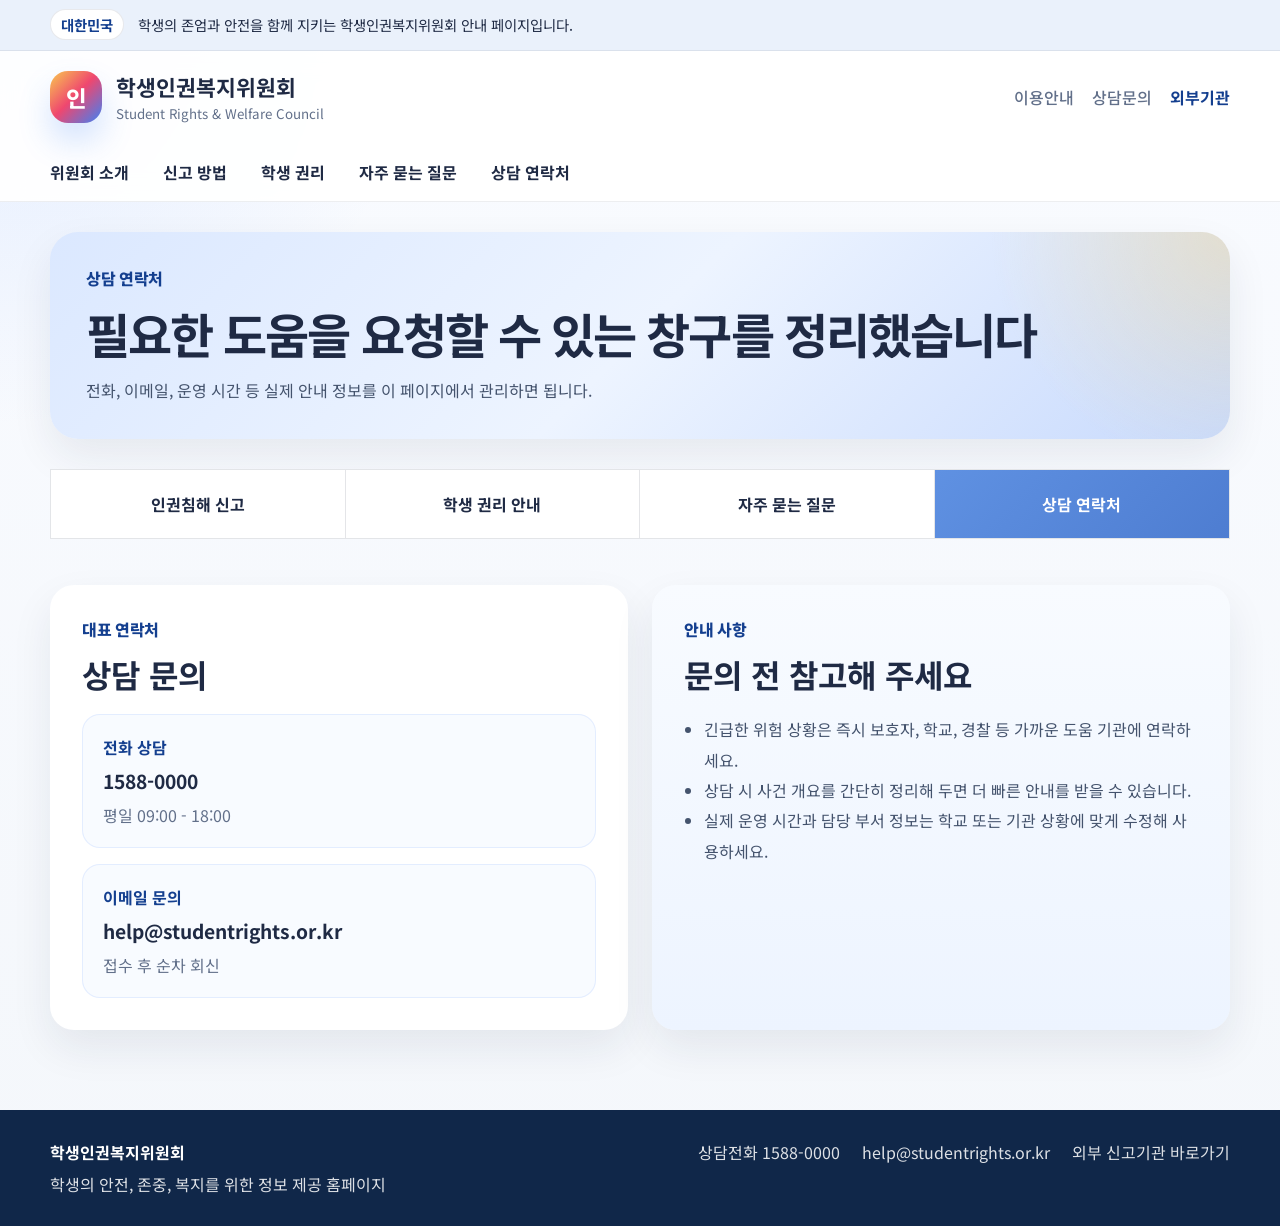
==== contact.html @ 564bf6ee "Add files via upload" ====
<!DOCTYPE html>
<html lang="ko">
  <head>
    <meta charset="UTF-8" />
    <meta name="viewport" content="width=device-width, initial-scale=1.0" />
    <title>상담 연락처 | 학생인권복지위원회</title>
    <meta name="description" content="학생인권 관련 상담 연락처와 문의 방법 안내" />
    <link rel="preconnect" href="https://fonts.googleapis.com" />
    <link rel="preconnect" href="https://fonts.gstatic.com" crossorigin />
    <link
      href="https://fonts.googleapis.com/css2?family=Noto+Sans+KR:wght@400;500;700;800&display=swap"
      rel="stylesheet"
    />
    <link rel="stylesheet" href="styles.css" />
  </head>
  <body data-page="contact">
    <div class="gov-banner">
      <div class="container gov-banner__inner">
        <span class="gov-banner__badge">대한민국</span>
        <p>학생의 존엄과 안전을 함께 지키는 학생인권복지위원회 안내 페이지입니다.</p>
      </div>
    </div>

    <header class="site-header">
      <div class="container header-top">
        <a class="brand" href="index.html" aria-label="학생인권복지위원회 홈">
          <span class="brand__mark">인</span>
          <span class="brand__text">
            <strong>학생인권복지위원회</strong>
            <small>Student Rights & Welfare Council</small>
          </span>
        </a>
        <div class="header-actions">
          <a class="header-link" href="rights.html">이용안내</a>
          <a class="header-link" href="contact.html">상담문의</a>
          <a class="header-link header-link--strong" href="https://www.humanrights.go.kr/" target="_blank" rel="noreferrer">외부기관</a>
          <button class="menu-toggle" type="button" aria-expanded="false" aria-controls="site-nav">
            <span></span>
            <span></span>
            <span></span>
            <span class="sr-only">메뉴 열기</span>
          </button>
        </div>
      </div>
      <div class="container nav-wrap">
        <nav id="site-nav" class="site-nav" aria-label="주요 메뉴">
          <a href="index.html">위원회 소개</a>
          <a href="report.html">신고 방법</a>
          <a href="rights.html">학생 권리</a>
          <a href="faq.html">자주 묻는 질문</a>
          <a href="contact.html">상담 연락처</a>
        </nav>
      </div>
    </header>

    <main class="subpage-main">
      <section class="subpage-hero">
        <div class="container subpage-hero__inner">
          <p class="section-kicker">상담 연락처</p>
          <h1>필요한 도움을 요청할 수 있는 창구를 정리했습니다</h1>
          <p>전화, 이메일, 운영 시간 등 실제 안내 정보를 이 페이지에서 관리하면 됩니다.</p>
        </div>
      </section>

      <section class="tabs-section">
        <div class="container tabs-section__inner">
          <a class="mini-tab" data-page-link="report" href="report.html">인권침해 신고</a>
          <a class="mini-tab" data-page-link="rights" href="rights.html">학생 권리 안내</a>
          <a class="mini-tab" data-page-link="faq" href="faq.html">자주 묻는 질문</a>
          <a class="mini-tab" data-page-link="contact" href="contact.html">상담 연락처</a>
        </div>
      </section>

      <section class="info-section">
        <div class="container contact-grid">
          <article class="info-panel">
            <p class="section-kicker">대표 연락처</p>
            <h2>상담 문의</h2>
            <div class="contact-card-list">
              <div class="contact-card">
                <strong>전화 상담</strong>
                <p>1588-0000</p>
                <span>평일 09:00 - 18:00</span>
              </div>
              <div class="contact-card">
                <strong>이메일 문의</strong>
                <p>help@studentrights.or.kr</p>
                <span>접수 후 순차 회신</span>
              </div>
            </div>
          </article>

          <article class="info-panel info-panel--soft">
            <p class="section-kicker">안내 사항</p>
            <h2>문의 전 참고해 주세요</h2>
            <ul class="plain-list">
              <li>긴급한 위험 상황은 즉시 보호자, 학교, 경찰 등 가까운 도움 기관에 연락하세요.</li>
              <li>상담 시 사건 개요를 간단히 정리해 두면 더 빠른 안내를 받을 수 있습니다.</li>
              <li>실제 운영 시간과 담당 부서 정보는 학교 또는 기관 상황에 맞게 수정해 사용하세요.</li>
            </ul>
          </article>
        </div>
      </section>
    </main>

    <footer class="site-footer">
      <div class="container footer-layout">
        <div>
          <strong>학생인권복지위원회</strong>
          <p>학생의 안전, 존중, 복지를 위한 정보 제공 홈페이지</p>
        </div>
        <div class="footer-links">
          <a href="tel:1588-0000">상담전화 1588-0000</a>
          <a href="mailto:help@studentrights.or.kr">help@studentrights.or.kr</a>
          <a href="https://www.humanrights.go.kr/" target="_blank" rel="noreferrer">외부 신고기관 바로가기</a>
        </div>
      </div>
    </footer>

    <script src="script.js"></script>
  </body>
</html>
---- styles.css ----
:root {
  --bg: #f4f7fb;
  --surface: #ffffff;
  --surface-soft: #eef4ff;
  --text: #1f2a44;
  --muted: #62708a;
  --line: rgba(31, 42, 68, 0.12);
  --primary: #1967d2;
  --primary-deep: #143f8f;
  --accent: #4f86ff;
  --cyan: linear-gradient(135deg, #1294e5, #27b0f3);
  --navy: linear-gradient(135deg, #1e4398, #294ea8);
  --violet: linear-gradient(135deg, #4f86de, #6e68e6);
  --shadow: 0 24px 60px rgba(42, 74, 126, 0.14);
  --radius: 24px;
}

* {
  box-sizing: border-box;
}

html {
  scroll-behavior: smooth;
}

body {
  margin: 0;
  font-family: "Noto Sans KR", sans-serif;
  color: var(--text);
  background:
    radial-gradient(circle at top left, rgba(125, 170, 255, 0.18), transparent 24%),
    linear-gradient(180deg, #f9fbff 0%, var(--bg) 100%);
}

a {
  color: inherit;
  text-decoration: none;
}

button,
input {
  font: inherit;
}

.container {
  width: min(1180px, calc(100% - 32px));
  margin: 0 auto;
}

.sr-only {
  position: absolute;
  width: 1px;
  height: 1px;
  padding: 0;
  margin: -1px;
  overflow: hidden;
  clip: rect(0, 0, 0, 0);
  white-space: nowrap;
  border: 0;
}

.gov-banner {
  background: #eaf1fb;
  border-bottom: 1px solid rgba(31, 42, 68, 0.08);
  font-size: 0.9rem;
}

.gov-banner__inner {
  display: flex;
  gap: 14px;
  align-items: center;
  min-height: 42px;
}

.gov-banner__badge {
  display: inline-flex;
  align-items: center;
  justify-content: center;
  padding: 4px 10px;
  border-radius: 999px;
  background: #fff;
  border: 1px solid rgba(31, 42, 68, 0.1);
  font-weight: 700;
  color: var(--primary-deep);
}

.site-header {
  position: sticky;
  top: 0;
  z-index: 20;
  background: rgba(255, 255, 255, 0.92);
  backdrop-filter: blur(12px);
  border-bottom: 1px solid rgba(31, 42, 68, 0.08);
}

.header-top,
.nav-wrap {
  display: flex;
  align-items: center;
}

.header-top {
  justify-content: space-between;
  min-height: 92px;
  gap: 20px;
}

.brand {
  display: flex;
  align-items: center;
  gap: 14px;
}

.brand__mark {
  width: 52px;
  height: 52px;
  border-radius: 18px;
  display: grid;
  place-items: center;
  background: linear-gradient(135deg, #f9c94f, #ef476f 48%, #3b82f6);
  color: #fff;
  font-size: 1.4rem;
  font-weight: 800;
  box-shadow: 0 18px 32px rgba(59, 130, 246, 0.22);
}

.brand__text {
  display: flex;
  flex-direction: column;
  gap: 2px;
}

.brand__text strong {
  font-size: 1.35rem;
}

.brand__text small {
  color: var(--muted);
}

.header-actions {
  display: flex;
  align-items: center;
  gap: 18px;
}

.header-link {
  color: var(--muted);
  font-weight: 500;
}

.header-link--strong {
  color: var(--primary-deep);
  font-weight: 700;
}

.menu-toggle {
  display: none;
  width: 48px;
  height: 48px;
  border: 1px solid var(--line);
  border-radius: 14px;
  background: #fff;
  cursor: pointer;
}

.menu-toggle span {
  display: block;
  width: 20px;
  height: 2px;
  margin: 4px auto;
  background: var(--text);
}

.nav-wrap {
  min-height: 58px;
}

.site-nav {
  display: flex;
  gap: 34px;
  align-items: center;
  font-weight: 700;
}

.site-nav a {
  position: relative;
  padding: 14px 0;
}

.site-nav a::after {
  content: "";
  position: absolute;
  left: 0;
  bottom: 6px;
  width: 100%;
  height: 3px;
  border-radius: 999px;
  background: var(--accent);
  transform: scaleX(0);
  transform-origin: left;
  transition: transform 0.2s ease;
}

.site-nav a:hover::after,
.site-nav a:focus-visible::after {
  transform: scaleX(1);
}

.hero {
  padding: 38px 0 24px;
}

.hero__layout {
  display: grid;
  grid-template-columns: 1.4fr 0.9fr;
  gap: 28px;
  align-items: stretch;
}

.hero__content,
.hero-card {
  border-radius: calc(var(--radius) + 6px);
  overflow: hidden;
}

.hero__content {
  position: relative;
  padding: 64px 56px;
  min-height: 480px;
  background:
    linear-gradient(90deg, rgba(255, 255, 255, 0.92) 0%, rgba(255, 255, 255, 0.82) 45%, rgba(255, 255, 255, 0.28) 100%),
    radial-gradient(circle at 20% 30%, rgba(255, 255, 255, 0.7), transparent 24%),
    linear-gradient(135deg, #bfd8ff 0%, #eaf3ff 45%, #c8dcff 100%);
  box-shadow: var(--shadow);
}

.hero__content::before,
.hero__content::after {
  content: "";
  position: absolute;
  border-radius: 999px 999px 0 999px;
  opacity: 0.9;
}

.hero__content::before {
  width: 88px;
  height: 54px;
  right: 210px;
  top: 130px;
  background: linear-gradient(135deg, #f7d74a, #ffb703);
  transform: rotate(18deg);
}

.hero__content::after {
  width: 132px;
  height: 72px;
  right: 84px;
  top: 86px;
  background: linear-gradient(135deg, #658fff, #3f6fef);
  transform: rotate(-8deg);
}

.eyebrow,
.section-kicker {
  margin: 0 0 12px;
  color: var(--primary-deep);
  font-weight: 800;
  letter-spacing: -0.02em;
}

.hero h1 {
  margin: 0;
  font-size: clamp(2.3rem, 5vw, 4rem);
  line-height: 1.22;
  letter-spacing: -0.04em;
}

.hero__text {
  max-width: 560px;
  margin: 24px 0 0;
  font-size: 1.06rem;
  line-height: 1.75;
  color: #3a4c6a;
}

.hero__buttons {
  display: flex;
  flex-wrap: wrap;
  gap: 14px;
  margin-top: 34px;
}

.button {
  display: inline-flex;
  justify-content: center;
  align-items: center;
  min-height: 54px;
  padding: 0 24px;
  border-radius: 16px;
  font-weight: 700;
  transition: transform 0.2s ease, box-shadow 0.2s ease, background 0.2s ease;
}

.button:hover,
.button:focus-visible {
  transform: translateY(-2px);
}

.button--primary {
  color: #fff;
  background: linear-gradient(135deg, var(--primary), #4c8cff);
  box-shadow: 0 18px 32px rgba(25, 103, 210, 0.28);
}

.button--secondary {
  background: rgba(255, 255, 255, 0.88);
  border: 1px solid rgba(25, 103, 210, 0.14);
}

.button--light {
  background: rgba(255, 255, 255, 0.16);
  border: 1px solid rgba(255, 255, 255, 0.28);
  color: #fff;
}

.hero-card {
  padding: 34px 30px;
  color: #fff;
  background:
    radial-gradient(circle at top right, rgba(255, 209, 102, 0.48), transparent 24%),
    linear-gradient(160deg, #d9e6ff 0%, #aec7ff 32%, #5e87ea 100%);
  box-shadow: var(--shadow);
  display: flex;
  flex-direction: column;
  justify-content: space-between;
}

.hero-card__label {
  margin: 0;
  font-size: 0.95rem;
  font-weight: 700;
  opacity: 0.92;
}

.hero-card h2 {
  margin: 18px 0 18px;
  color: #0f2f6f;
  font-size: clamp(1.8rem, 3vw, 2.9rem);
  line-height: 1.25;
  letter-spacing: -0.04em;
}

.hero-card__list {
  margin: 0 0 28px;
  padding: 0;
  list-style: none;
  display: grid;
  gap: 10px;
  color: #17346f;
  font-weight: 600;
}

.hero-card__list li::before {
  content: "•";
  margin-right: 8px;
  color: #fff;
}

.quick-search {
  padding: 18px 0 28px;
}

.quick-search__box {
  padding: 26px 32px;
  background: var(--surface);
  border-radius: 24px;
  box-shadow: 0 18px 42px rgba(31, 42, 68, 0.08);
  display: flex;
  gap: 24px;
  align-items: center;
  justify-content: space-between;
}

.quick-search__box h2 {
  margin: 4px 0 0;
  font-size: 1.7rem;
}

.quick-search__form {
  width: min(100%, 640px);
  display: flex;
  align-items: center;
  background: #fff;
  border: 2px solid #245ab8;
  border-radius: 18px;
  overflow: hidden;
}

.quick-search__form input {
  flex: 1;
  min-width: 0;
  padding: 18px 22px;
  border: 0;
  outline: 0;
}

.quick-search__form button {
  width: 72px;
  border: 0;
  background: #fff;
  cursor: pointer;
}

.quick-search__form svg {
  width: 26px;
  height: 26px;
  fill: none;
  stroke: #245ab8;
  stroke-width: 2;
  stroke-linecap: round;
}

.quick-links {
  display: flex;
  flex-wrap: wrap;
  gap: 12px;
  justify-content: flex-end;
}

.quick-link {
  display: inline-flex;
  align-items: center;
  min-height: 48px;
  padding: 0 18px;
  border-radius: 999px;
  background: #edf3ff;
  color: var(--primary-deep);
  font-weight: 700;
}

.service-grid {
  padding: 28px 0 18px;
}

.service-grid__cards {
  display: grid;
  grid-template-columns: repeat(3, 1fr);
  gap: 22px;
}

.service-card {
  padding: 32px 28px;
  border-radius: 0;
  color: #fff;
  min-height: 220px;
  box-shadow: var(--shadow);
}

.service-card--cyan {
  background: var(--cyan);
}

.service-card--navy {
  background: var(--navy);
}

.service-card--violet {
  background: var(--violet);
}

.service-card__icon {
  width: 62px;
  height: 62px;
  margin-bottom: 22px;
  border-radius: 18px;
  border: 2px solid rgba(255, 255, 255, 0.56);
}

.service-card h3 {
  margin: 0 0 10px;
  font-size: 1.45rem;
}

.service-card p {
  margin: 0;
  line-height: 1.72;
  color: rgba(255, 255, 255, 0.88);
}

.tabs-section {
  padding: 20px 0;
}

.tabs-section__inner {
  display: grid;
  grid-template-columns: repeat(4, 1fr);
  gap: 0;
  border: 1px solid var(--line);
  background: var(--surface);
}

.mini-tab {
  min-height: 68px;
  display: grid;
  place-items: center;
  padding: 12px;
  font-weight: 700;
  border-right: 1px solid var(--line);
  transition: background 0.2s ease, color 0.2s ease;
}

.mini-tab:last-child {
  border-right: 0;
}

.mini-tab--active {
  color: #fff;
  background: linear-gradient(135deg, #5f91e2, #4e7dd1);
}

.mini-tab:hover,
.mini-tab:focus-visible {
  background: #eef4ff;
}

.mini-tab--active:hover,
.mini-tab--active:focus-visible {
  background: linear-gradient(135deg, #5f91e2, #4e7dd1);
}

.subpage-main {
  padding-bottom: 24px;
}

.subpage-hero {
  padding: 30px 0 10px;
}

.subpage-hero__inner {
  padding: 34px 36px;
  border-radius: 28px;
  background:
    radial-gradient(circle at top right, rgba(255, 216, 128, 0.36), transparent 20%),
    linear-gradient(135deg, #dbe8ff 0%, #edf4ff 50%, #c8dafd 100%);
  box-shadow: 0 18px 42px rgba(31, 42, 68, 0.08);
}

.subpage-hero__inner h1 {
  margin: 6px 0 12px;
  font-size: clamp(2rem, 4vw, 3rem);
  line-height: 1.3;
  letter-spacing: -0.04em;
}

.subpage-hero__inner p:last-child {
  margin: 0;
  color: #44536d;
  line-height: 1.8;
}

.page-grid,
.contact-grid {
  display: grid;
  grid-template-columns: repeat(2, 1fr);
  gap: 24px;
}

.info-section,
.about-section,
.faq-section {
  padding: 26px 0 22px;
}

.info-layout,
.about-layout {
  display: grid;
  grid-template-columns: 1.05fr 0.95fr;
  gap: 24px;
}

.info-panel,
.notice-box,
.faq-list details,
.about-layout > div,
.stat-list article {
  background: var(--surface);
  border-radius: 24px;
  box-shadow: 0 18px 42px rgba(31, 42, 68, 0.08);
}

.info-panel {
  padding: 32px;
}

.info-panel--soft {
  background: linear-gradient(180deg, #f8fbff 0%, #edf4ff 100%);
}

.info-panel h2,
.about-layout h2,
.faq-section h2 {
  margin: 4px 0 18px;
  font-size: 2rem;
  line-height: 1.35;
}

.steps {
  margin: 0 0 26px;
  padding-left: 22px;
  line-height: 1.9;
  color: #435370;
}

.bullet-grid {
  display: grid;
  grid-template-columns: repeat(2, 1fr);
  gap: 16px;
}

.bullet-grid div {
  padding: 18px;
  border-radius: 18px;
  background: rgba(255, 255, 255, 0.72);
  border: 1px solid rgba(79, 134, 255, 0.12);
}

.bullet-grid strong {
  display: block;
  margin-bottom: 8px;
  color: var(--primary-deep);
}

.bullet-grid p,
.about-layout p {
  margin: 0;
  color: #44536d;
  line-height: 1.85;
}

.feature-list {
  display: grid;
  gap: 16px;
}

.feature-item {
  padding: 18px 20px;
  border-radius: 18px;
  border: 1px solid rgba(79, 134, 255, 0.12);
  background: #f8fbff;
}

.feature-item strong {
  display: block;
  margin-bottom: 8px;
  color: var(--primary-deep);
}

.feature-item p {
  margin: 0;
  color: #44536d;
  line-height: 1.8;
}

.about-layout > div:first-child {
  padding: 32px;
}

.stat-list {
  display: grid;
  gap: 18px;
}

.stat-list article {
  padding: 28px;
}

.stat-list strong {
  display: block;
  font-size: 2rem;
  color: var(--primary-deep);
}

.stat-list span {
  color: var(--muted);
}

.notice-section {
  padding: 22px 0;
}

.notice-box {
  display: grid;
  grid-template-columns: auto 1fr auto;
  gap: 18px;
  align-items: center;
  padding: 20px 24px;
}

.notice-box__tag {
  margin: 0;
  font-weight: 800;
  color: var(--primary-deep);
}

.notice-box__text,
.notice-box time {
  margin: 0;
  color: #495b79;
}

.faq-list {
  display: grid;
  gap: 16px;
}

.faq-list details {
  padding: 22px 24px;
}

.faq-list summary {
  cursor: pointer;
  font-weight: 700;
}

.faq-list p {
  margin: 14px 0 0;
  color: #4b5f7e;
  line-height: 1.8;
}

.contact-card-list {
  display: grid;
  gap: 16px;
}

.contact-card {
  padding: 20px;
  border-radius: 18px;
  background: #f8fbff;
  border: 1px solid rgba(79, 134, 255, 0.12);
}

.contact-card strong {
  display: block;
  margin-bottom: 8px;
  color: var(--primary-deep);
}

.contact-card p {
  margin: 0 0 8px;
  font-size: 1.2rem;
  font-weight: 700;
}

.contact-card span {
  color: var(--muted);
}

.plain-list {
  margin: 0;
  padding-left: 20px;
  color: #44536d;
  line-height: 1.9;
}

.site-footer {
  margin-top: 34px;
  background: #102749;
  color: rgba(255, 255, 255, 0.86);
}

.footer-layout {
  display: flex;
  justify-content: space-between;
  gap: 20px;
  padding: 30px 0;
}

.footer-layout strong {
  display: block;
  margin-bottom: 8px;
  color: #fff;
}

.footer-layout p {
  margin: 0;
}

.footer-links {
  display: flex;
  flex-wrap: wrap;
  gap: 16px 22px;
  justify-content: flex-end;
}

@media (max-width: 1024px) {
  .hero__layout,
  .info-layout,
  .about-layout,
  .service-grid__cards,
  .page-grid,
  .contact-grid {
    grid-template-columns: 1fr;
  }

  .hero__content {
    min-height: 420px;
  }

  .tabs-section__inner {
    grid-template-columns: repeat(2, 1fr);
  }

  .quick-search__box,
  .notice-box,
  .footer-layout {
    grid-template-columns: 1fr;
    flex-direction: column;
    align-items: flex-start;
  }

  .quick-search__form {
    width: 100%;
  }

  .quick-links {
    justify-content: flex-start;
  }
}

@media (max-width: 760px) {
  .header-link {
    display: none;
  }

  .menu-toggle {
    display: block;
  }

  .nav-wrap {
    min-height: 0;
  }

  .site-nav {
    display: none;
    flex-direction: column;
    align-items: flex-start;
    gap: 0;
    width: 100%;
    padding: 12px 0 18px;
  }

  .site-nav.is-open {
    display: flex;
  }

  .site-nav a {
    width: 100%;
    padding: 14px 0;
    border-bottom: 1px solid rgba(31, 42, 68, 0.08);
  }

  .hero {
    padding-top: 22px;
  }

  .hero__content,
  .hero-card,
  .info-panel,
  .about-layout > div:first-child,
  .faq-list details,
  .notice-box,
  .subpage-hero__inner {
    padding: 24px;
    border-radius: 22px;
  }

  .hero__content {
    min-height: auto;
  }

  .hero__buttons,
  .footer-links {
    width: 100%;
  }

  .button {
    width: 100%;
  }

  .quick-search__box h2,
  .info-panel h2,
  .about-layout h2,
  .faq-section h2 {
    font-size: 1.55rem;
  }

  .tabs-section__inner,
  .bullet-grid {
    grid-template-columns: 1fr;
  }

  .notice-box {
    grid-template-columns: 1fr;
  }

  .quick-link {
    width: 100%;
    justify-content: center;
  }
}
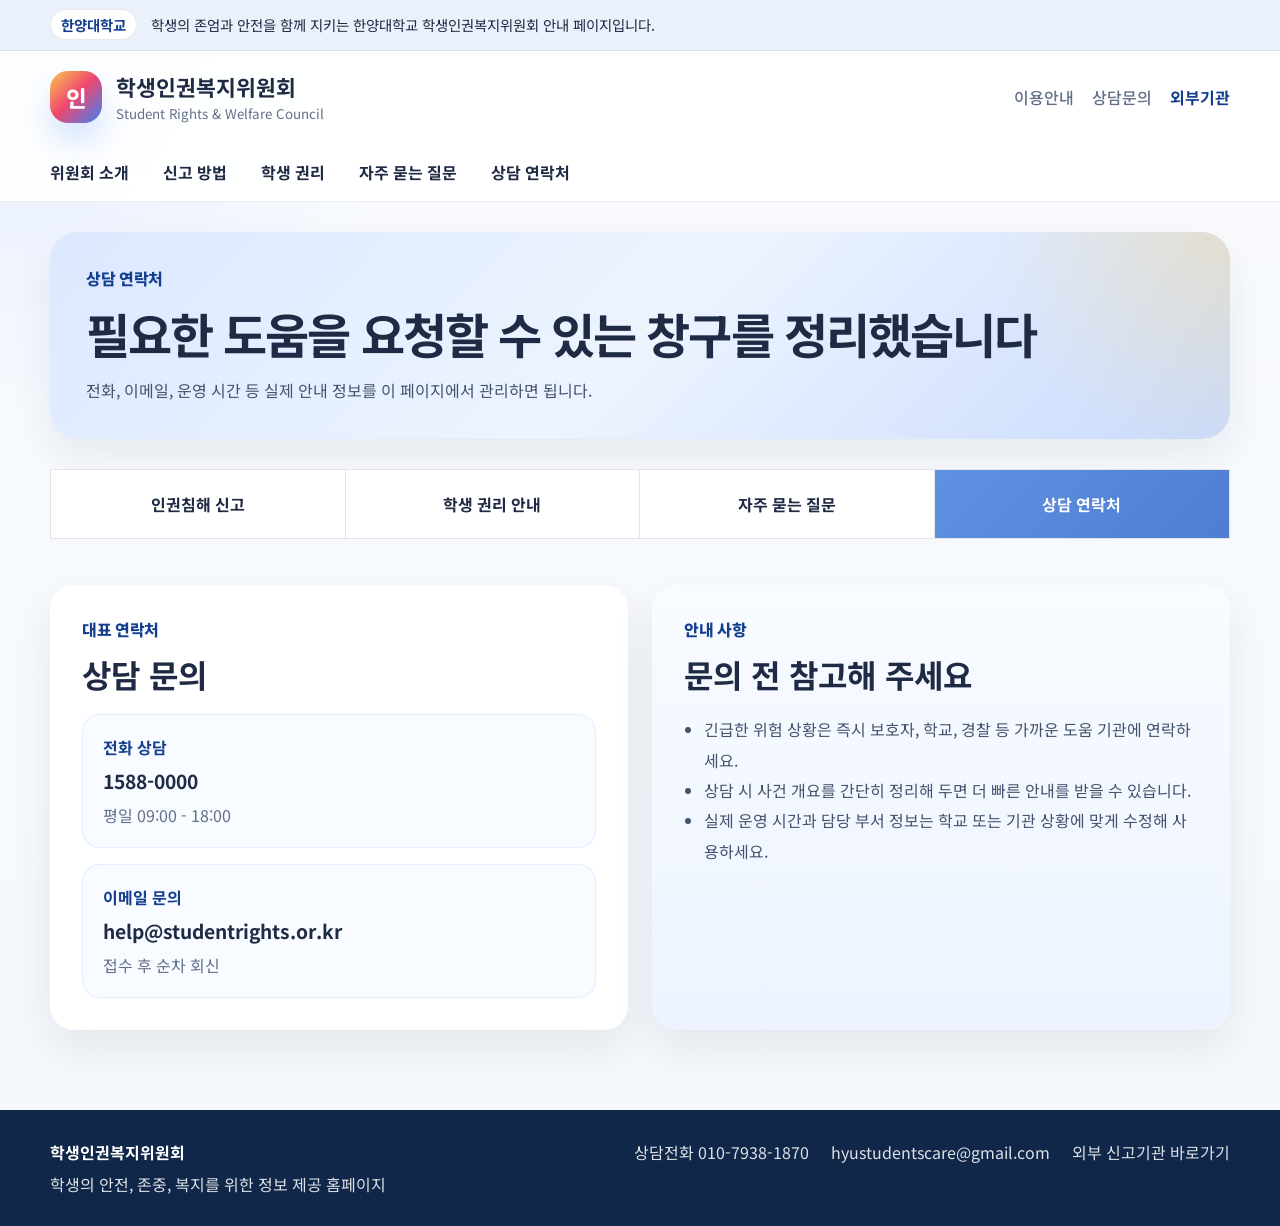
==== commit bbfa2d7f: "gaga" ====
--- a/contact.html
+++ b/contact.html
@@ -3,7 +3,7 @@
   <head>
     <meta charset="UTF-8" />
     <meta name="viewport" content="width=device-width, initial-scale=1.0" />
-    <title>상담 연락처 | 학생인권복지위원회</title>
+    <title>상담 연락처 | 한양대학교 학생인권복지위원회</title>
     <meta name="description" content="학생인권 관련 상담 연락처와 문의 방법 안내" />
     <link rel="preconnect" href="https://fonts.googleapis.com" />
     <link rel="preconnect" href="https://fonts.gstatic.com" crossorigin />
@@ -16,14 +16,14 @@
   <body data-page="contact">
     <div class="gov-banner">
       <div class="container gov-banner__inner">
-        <span class="gov-banner__badge">대한민국</span>
-        <p>학생의 존엄과 안전을 함께 지키는 학생인권복지위원회 안내 페이지입니다.</p>
+        <span class="gov-banner__badge">한양대학교</span>
+        <p>학생의 존엄과 안전을 함께 지키는 한양대학교 학생인권복지위원회 안내 페이지입니다.</p>
       </div>
     </div>
 
     <header class="site-header">
       <div class="container header-top">
-        <a class="brand" href="index.html" aria-label="학생인권복지위원회 홈">
+        <a class="brand" href="index.html" aria-label="한양대학교 학생인권복지위원회 홈">
           <span class="brand__mark">인</span>
           <span class="brand__text">
             <strong>학생인권복지위원회</strong>
@@ -33,7 +33,7 @@
         <div class="header-actions">
           <a class="header-link" href="rights.html">이용안내</a>
           <a class="header-link" href="contact.html">상담문의</a>
-          <a class="header-link header-link--strong" href="https://www.humanrights.go.kr/" target="_blank" rel="noreferrer">외부기관</a>
+          <a class="header-link header-link--strong" href="https://hrc.hanyang.ac.kr/" target="_blank" rel="noreferrer">외부기관</a>
           <button class="menu-toggle" type="button" aria-expanded="false" aria-controls="site-nav">
             <span></span>
             <span></span>
@@ -110,9 +110,9 @@
           <p>학생의 안전, 존중, 복지를 위한 정보 제공 홈페이지</p>
         </div>
         <div class="footer-links">
-          <a href="tel:1588-0000">상담전화 1588-0000</a>
-          <a href="mailto:help@studentrights.or.kr">help@studentrights.or.kr</a>
-          <a href="https://www.humanrights.go.kr/" target="_blank" rel="noreferrer">외부 신고기관 바로가기</a>
+          <a href="tel:010-7938-1870">상담전화 010-7938-1870</a>
+          <a href="mailto:hyustudentscare@gmail.com">hyustudentscare@gmail.com</a>
+          <a href="https://hrc.hanyang.ac.kr/" target="_blank" rel="noreferrer">외부 신고기관 바로가기</a>
         </div>
       </div>
     </footer>
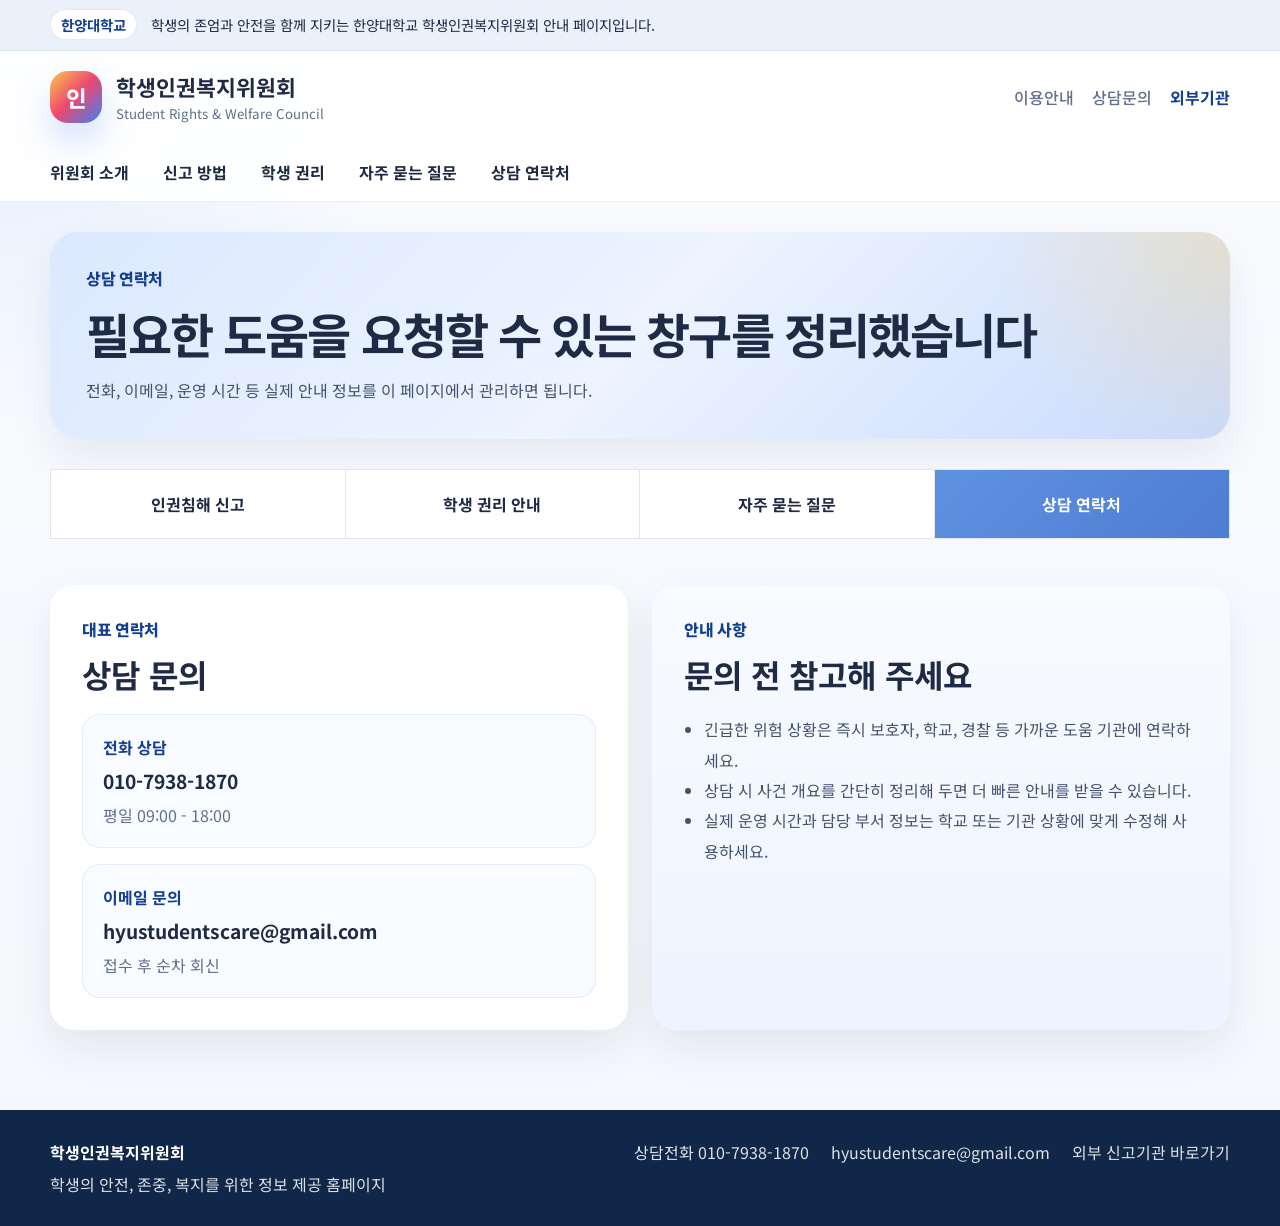
==== commit 3dfcde87: "ahahaha" ====
--- a/contact.html
+++ b/contact.html
@@ -79,12 +79,12 @@
             <div class="contact-card-list">
               <div class="contact-card">
                 <strong>전화 상담</strong>
-                <p>1588-0000</p>
+                <p>010-7938-1870</p>
                 <span>평일 09:00 - 18:00</span>
               </div>
               <div class="contact-card">
                 <strong>이메일 문의</strong>
-                <p>help@studentrights.or.kr</p>
+                <p>hyustudentscare@gmail.com</p>
                 <span>접수 후 순차 회신</span>
               </div>
             </div>
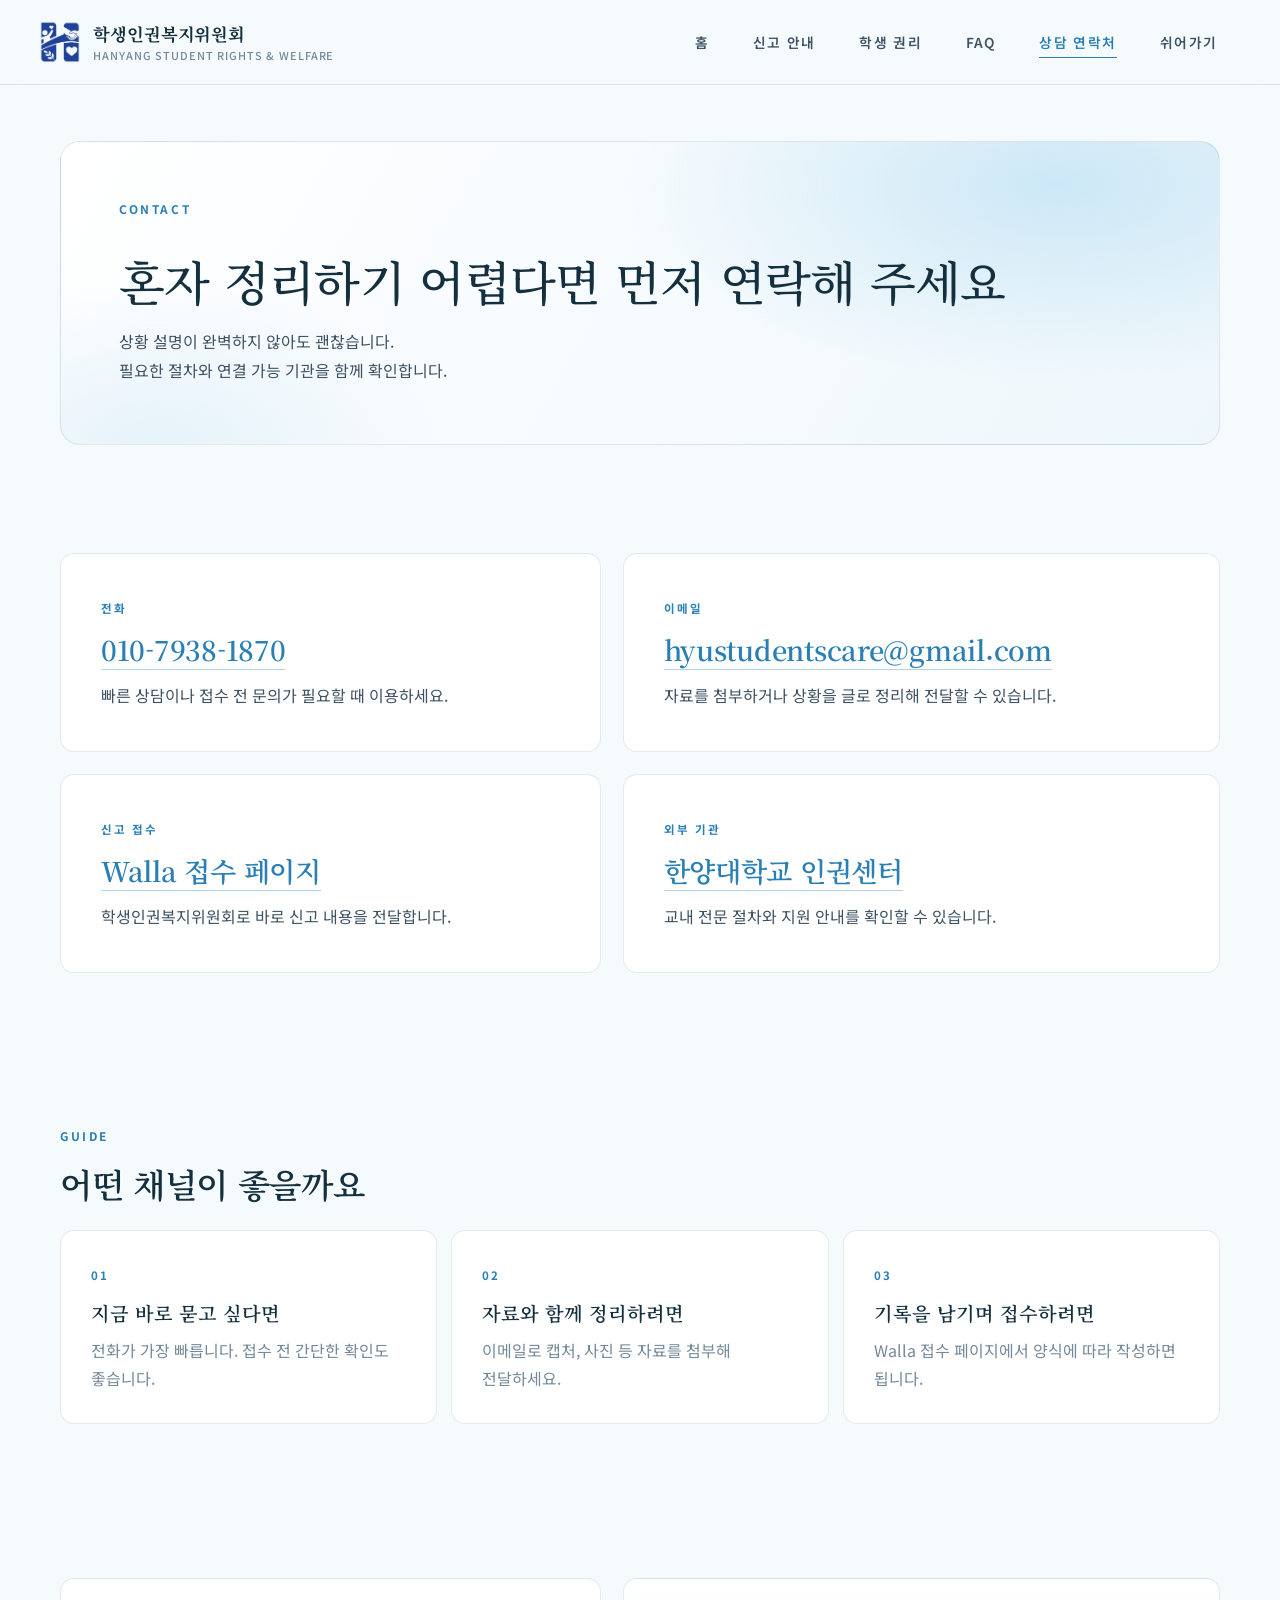
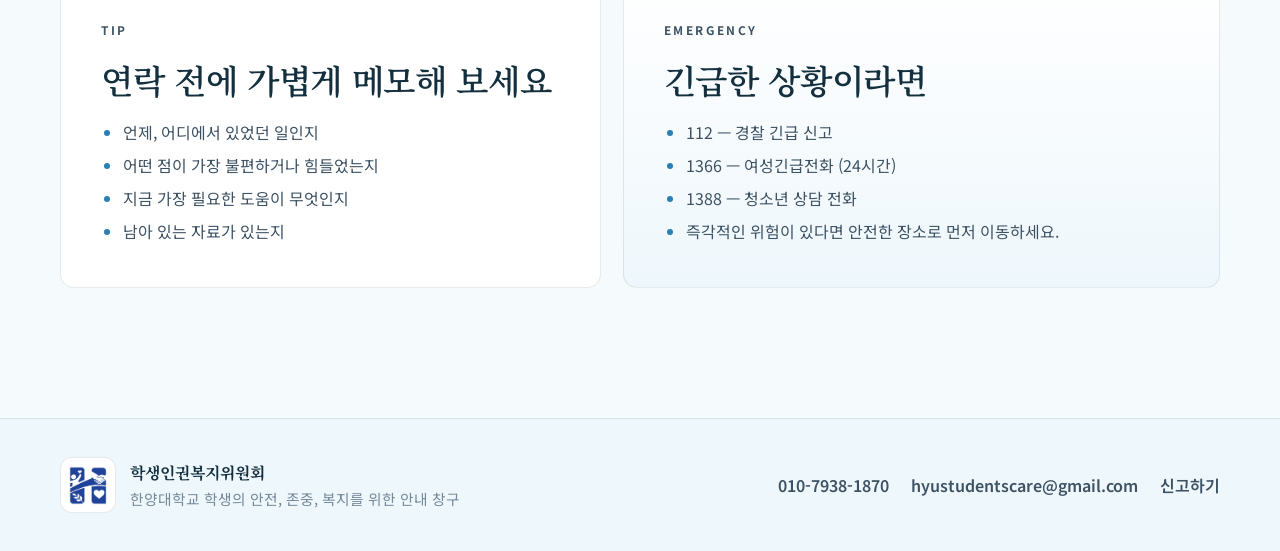
==== commit bacaac18: "haha" ====
--- a/contact.html
+++ b/contact.html
@@ -3,100 +3,103 @@
   <head>
     <meta charset="UTF-8" />
     <meta name="viewport" content="width=device-width, initial-scale=1.0" />
-    <title>상담 연락처 | 한양대학교 학생인권복지위원회</title>
-    <meta name="description" content="학생인권 관련 상담 연락처와 문의 방법 안내" />
+    <title>상담 연락처 | 학생인권복지위원회</title>
+    <meta name="description" content="학생인권복지위원회 상담 연락처와 외부 기관 연결" />
     <link rel="preconnect" href="https://fonts.googleapis.com" />
     <link rel="preconnect" href="https://fonts.gstatic.com" crossorigin />
-    <link
-      href="https://fonts.googleapis.com/css2?family=Noto+Sans+KR:wght@400;500;700;800&display=swap"
-      rel="stylesheet"
-    />
+    <link href="https://fonts.googleapis.com/css2?family=Noto+Sans+KR:wght@400;500;700;800;900&family=Noto+Serif+KR:wght@400;500;600;700&display=swap" rel="stylesheet" />
     <link rel="stylesheet" href="styles.css" />
   </head>
   <body data-page="contact">
-    <div class="gov-banner">
-      <div class="container gov-banner__inner">
-        <span class="gov-banner__badge">한양대학교</span>
-        <p>학생의 존엄과 안전을 함께 지키는 한양대학교 학생인권복지위원회 안내 페이지입니다.</p>
-      </div>
-    </div>
-
     <header class="site-header">
-      <div class="container header-top">
-        <a class="brand" href="index.html" aria-label="한양대학교 학생인권복지위원회 홈">
-          <span class="brand__mark">인</span>
-          <span class="brand__text">
-            <strong>학생인권복지위원회</strong>
-            <small>Student Rights & Welfare Council</small>
-          </span>
-        </a>
-        <div class="header-actions">
-          <a class="header-link" href="rights.html">이용안내</a>
-          <a class="header-link" href="contact.html">상담문의</a>
-          <a class="header-link header-link--strong" href="https://hrc.hanyang.ac.kr/" target="_blank" rel="noreferrer">외부기관</a>
-          <button class="menu-toggle" type="button" aria-expanded="false" aria-controls="site-nav">
-            <span></span>
-            <span></span>
-            <span></span>
-            <span class="sr-only">메뉴 열기</span>
-          </button>
-        </div>
-      </div>
-      <div class="container nav-wrap">
-        <nav id="site-nav" class="site-nav" aria-label="주요 메뉴">
-          <a href="index.html">위원회 소개</a>
-          <a href="report.html">신고 방법</a>
-          <a href="rights.html">학생 권리</a>
-          <a href="faq.html">자주 묻는 질문</a>
-          <a href="contact.html">상담 연락처</a>
-        </nav>
+      <div class="container header-inner">
+        <a class="brand" href="index.html" aria-label="학생인권복지위원회 홈"><img class="brand__logo" src="로고_누끼.png" alt="" /><span class="brand__text"><strong>학생인권복지위원회</strong><small>Hanyang Student Rights & Welfare</small></span></a>
+        <nav id="site-nav" class="site-nav" aria-label="주요 메뉴"><a data-page-link="home" href="index.html">홈</a><a data-page-link="report" href="report.html">신고 안내</a><a data-page-link="rights" href="rights.html">학생 권리</a><a data-page-link="faq" href="faq.html">FAQ</a><a data-page-link="contact" href="contact.html">상담 연락처</a><a data-page-link="rest" href="rest.html">쉬어가기</a></nav>
+        <button class="menu-toggle" type="button" aria-expanded="false" aria-controls="site-nav"><span></span><span></span><span></span><span class="sr-only">메뉴 열기</span></button>
       </div>
     </header>
 
     <main class="subpage-main">
-      <section class="subpage-hero">
-        <div class="container subpage-hero__inner">
-          <p class="section-kicker">상담 연락처</p>
-          <h1>필요한 도움을 요청할 수 있는 창구를 정리했습니다</h1>
-          <p>전화, 이메일, 운영 시간 등 실제 안내 정보를 이 페이지에서 관리하면 됩니다.</p>
+      <section class="page-hero">
+        <div class="container page-hero__inner">
+          <p class="eyebrow">CONTACT</p>
+          <h1>혼자 정리하기 어렵다면 먼저 연락해 주세요</h1>
+          <p>
+            상황 설명이 완벽하지 않아도 괜찮습니다.<br />
+            필요한 절차와 연결 가능 기관을 함께 확인합니다.
+          </p>
         </div>
       </section>
 
-      <section class="tabs-section">
-        <div class="container tabs-section__inner">
-          <a class="mini-tab" data-page-link="report" href="report.html">인권침해 신고</a>
-          <a class="mini-tab" data-page-link="rights" href="rights.html">학생 권리 안내</a>
-          <a class="mini-tab" data-page-link="faq" href="faq.html">자주 묻는 질문</a>
-          <a class="mini-tab" data-page-link="contact" href="contact.html">상담 연락처</a>
+      <section class="section">
+        <div class="container info-grid">
+          <article class="contact-card">
+            <span>전화</span>
+            <h2><a href="tel:010-7938-1870">010-7938-1870</a></h2>
+            <p>빠른 상담이나 접수 전 문의가 필요할 때 이용하세요.</p>
+          </article>
+          <article class="contact-card">
+            <span>이메일</span>
+            <h2><a href="mailto:hyustudentscare@gmail.com">hyustudentscare@gmail.com</a></h2>
+            <p>자료를 첨부하거나 상황을 글로 정리해 전달할 수 있습니다.</p>
+          </article>
+          <article class="contact-card">
+            <span>신고 접수</span>
+            <h2><a href="https://walla.my/v/a8oq6hDiddJU0hvot35J" target="_blank" rel="noreferrer">Walla 접수 페이지</a></h2>
+            <p>학생인권복지위원회로 바로 신고 내용을 전달합니다.</p>
+          </article>
+          <article class="contact-card">
+            <span>외부 기관</span>
+            <h2><a href="https://hrc.hanyang.ac.kr/" target="_blank" rel="noreferrer">한양대학교 인권센터</a></h2>
+            <p>교내 전문 절차와 지원 안내를 확인할 수 있습니다.</p>
+          </article>
         </div>
       </section>
 
-      <section class="info-section">
-        <div class="container contact-grid">
+      <section class="section section--tight">
+        <div class="container">
+          <p class="section-kicker">GUIDE</p>
+          <h2 class="section-title">어떤 채널이 좋을까요</h2>
+          <div class="feature-grid">
+            <article>
+              <span>01</span>
+              <h3>지금 바로 묻고 싶다면</h3>
+              <p>전화가 가장 빠릅니다. 접수 전 간단한 확인도 좋습니다.</p>
+            </article>
+            <article>
+              <span>02</span>
+              <h3>자료와 함께 정리하려면</h3>
+              <p>이메일로 캡처, 사진 등 자료를 첨부해 전달하세요.</p>
+            </article>
+            <article>
+              <span>03</span>
+              <h3>기록을 남기며 접수하려면</h3>
+              <p>Walla 접수 페이지에서 양식에 따라 작성하면 됩니다.</p>
+            </article>
+          </div>
+        </div>
+      </section>
+
+      <section class="section section--tight">
+        <div class="container info-grid">
           <article class="info-panel">
-            <p class="section-kicker">대표 연락처</p>
-            <h2>상담 문의</h2>
-            <div class="contact-card-list">
-              <div class="contact-card">
-                <strong>전화 상담</strong>
-                <p>010-7938-1870</p>
-                <span>평일 09:00 - 18:00</span>
-              </div>
-              <div class="contact-card">
-                <strong>이메일 문의</strong>
-                <p>hyustudentscare@gmail.com</p>
-                <span>접수 후 순차 회신</span>
-              </div>
-            </div>
+            <p class="section-kicker">TIP</p>
+            <h2>연락 전에 가볍게 메모해 보세요</h2>
+            <ul class="plain-list">
+              <li>언제, 어디에서 있었던 일인지</li>
+              <li>어떤 점이 가장 불편하거나 힘들었는지</li>
+              <li>지금 가장 필요한 도움이 무엇인지</li>
+              <li>남아 있는 자료가 있는지</li>
+            </ul>
           </article>
-
           <article class="info-panel info-panel--soft">
-            <p class="section-kicker">안내 사항</p>
-            <h2>문의 전 참고해 주세요</h2>
+            <p class="section-kicker">EMERGENCY</p>
+            <h2>긴급한 상황이라면</h2>
             <ul class="plain-list">
-              <li>긴급한 위험 상황은 즉시 보호자, 학교, 경찰 등 가까운 도움 기관에 연락하세요.</li>
-              <li>상담 시 사건 개요를 간단히 정리해 두면 더 빠른 안내를 받을 수 있습니다.</li>
-              <li>실제 운영 시간과 담당 부서 정보는 학교 또는 기관 상황에 맞게 수정해 사용하세요.</li>
+              <li>112 — 경찰 긴급 신고</li>
+              <li>1366 — 여성긴급전화 (24시간)</li>
+              <li>1388 — 청소년 상담 전화</li>
+              <li>즉각적인 위험이 있다면 안전한 장소로 먼저 이동하세요.</li>
             </ul>
           </article>
         </div>
@@ -105,18 +108,10 @@
 
     <footer class="site-footer">
       <div class="container footer-layout">
-        <div>
-          <strong>학생인권복지위원회</strong>
-          <p>학생의 안전, 존중, 복지를 위한 정보 제공 홈페이지</p>
-        </div>
-        <div class="footer-links">
-          <a href="tel:010-7938-1870">상담전화 010-7938-1870</a>
-          <a href="mailto:hyustudentscare@gmail.com">hyustudentscare@gmail.com</a>
-          <a href="https://hrc.hanyang.ac.kr/" target="_blank" rel="noreferrer">외부 신고기관 바로가기</a>
-        </div>
+        <div class="footer-brand"><img src="로고_누끼.png" alt="" /><div><strong>학생인권복지위원회</strong><p>한양대학교 학생의 안전, 존중, 복지를 위한 안내 창구</p></div></div>
+        <div class="footer-links"><a href="tel:010-7938-1870">010-7938-1870</a><a href="mailto:hyustudentscare@gmail.com">hyustudentscare@gmail.com</a><a href="https://walla.my/v/a8oq6hDiddJU0hvot35J" target="_blank" rel="noreferrer">신고하기</a></div>
       </div>
     </footer>
-
     <script src="script.js"></script>
   </body>
 </html>
--- a/styles.css
+++ b/styles.css
@@ -1,18 +1,27 @@
+/* ==========================================================
+   학생인권복지위원회 — Sky Journal Theme
+   에디토리얼 저널 스타일 · 하늘색 팔레트 · 모바일 반응형
+   ========================================================== */
+
 :root {
-  --bg: #f4f7fb;
+  --bg: #f5fafd;
   --surface: #ffffff;
-  --surface-soft: #eef4ff;
-  --text: #1f2a44;
-  --muted: #62708a;
-  --line: rgba(31, 42, 68, 0.12);
-  --primary: #1967d2;
-  --primary-deep: #143f8f;
-  --accent: #4f86ff;
-  --cyan: linear-gradient(135deg, #1294e5, #27b0f3);
-  --navy: linear-gradient(135deg, #1e4398, #294ea8);
-  --violet: linear-gradient(135deg, #4f86de, #6e68e6);
-  --shadow: 0 24px 60px rgba(42, 74, 126, 0.14);
-  --radius: 24px;
+  --paper: #fdfeff;
+  --sky: #7cc4e8;
+  --sky-soft: #ddf0fa;
+  --sky-pale: #eef7fc;
+  --sky-deep: #2a7fb5;
+  --blue: #1d5e8a;
+  --ink: #14303f;
+  --text: #3d5263;
+  --muted: #74899a;
+  --line: rgba(20, 48, 63, 0.18);
+  --line-soft: rgba(20, 48, 63, 0.1);
+  --cloud: #cfe8f6;
+  --sun: #ffe3a8;
+  --serif: "Noto Serif KR", "Georgia", serif;
+  --sans: "Noto Sans KR", sans-serif;
+  --radius: 14px;
 }
 
 * {
@@ -25,11 +34,15 @@
 
 body {
   margin: 0;
-  font-family: "Noto Sans KR", sans-serif;
   color: var(--text);
-  background:
-    radial-gradient(circle at top left, rgba(125, 170, 255, 0.18), transparent 24%),
-    linear-gradient(180deg, #f9fbff 0%, var(--bg) 100%);
+  font-family: var(--sans);
+  font-weight: 400;
+  background: var(--bg);
+  -webkit-font-smoothing: antialiased;
+}
+
+img {
+  max-width: 100%;
 }
 
 a {
@@ -42,8 +55,12 @@
   font: inherit;
 }
 
+button {
+  cursor: pointer;
+}
+
 .container {
-  width: min(1180px, calc(100% - 32px));
+  width: min(1160px, calc(100% - 48px));
   margin: 0 auto;
 }
 
@@ -59,109 +76,143 @@
   border: 0;
 }
 
-.gov-banner {
-  background: #eaf1fb;
-  border-bottom: 1px solid rgba(31, 42, 68, 0.08);
-  font-size: 0.9rem;
-}
-
-.gov-banner__inner {
+/* ----------------------------------------------------------
+   Header
+   ---------------------------------------------------------- */
+
+.site-header {
+  position: sticky;
+  top: 0;
+  z-index: 30;
+  background: rgba(245, 250, 253, 0.9);
+  border-bottom: 1px solid var(--line-soft);
+  backdrop-filter: blur(14px);
+  -webkit-backdrop-filter: blur(14px);
+}
+
+.header-shell,
+.header-inner {
+  width: min(1480px, 100%);
+  min-height: 84px;
+  display: grid;
+  grid-template-columns: minmax(200px, 1fr) auto minmax(90px, 1fr);
+  gap: 24px;
+  align-items: center;
+  margin: 0 auto;
+  padding: 0 clamp(18px, 3vw, 40px);
+}
+
+.header-inner {
+  grid-template-columns: minmax(200px, 1fr) auto auto;
+}
+
+.brand {
+  min-width: 0;
+  display: inline-flex;
+  align-items: center;
+  gap: 11px;
+}
+
+.brand__logo {
+  width: 44px;
+  height: 44px;
+  object-fit: contain;
+}
+
+.brand__text {
+  display: grid;
+  gap: 1px;
+}
+
+.brand__text strong {
+  color: var(--ink);
+  font-family: var(--serif);
+  font-size: 1.08rem;
+  font-weight: 700;
+  letter-spacing: -0.01em;
+}
+
+.brand__text small {
+  color: var(--muted);
+  font-size: 0.68rem;
+  font-weight: 500;
+  letter-spacing: 0.08em;
+  text-transform: uppercase;
+}
+
+.site-nav {
   display: flex;
-  gap: 14px;
+  justify-content: center;
   align-items: center;
+  gap: clamp(20px, 3.4vw, 52px);
+}
+
+.site-nav a {
+  position: relative;
+  padding: 10px 0;
+  color: var(--text);
+  font-size: 0.86rem;
+  font-weight: 600;
+  letter-spacing: 0.1em;
+  white-space: nowrap;
+  transition: color 0.18s ease;
+}
+
+.site-nav a::after {
+  content: "";
+  position: absolute;
+  left: 0;
+  right: 0;
+  bottom: 4px;
+  height: 1px;
+  background: var(--sky-deep);
+  transform: scaleX(0);
+  transform-origin: center;
+  transition: transform 0.2s ease;
+}
+
+.site-nav a:hover,
+.site-nav a:focus-visible,
+.site-nav a.is-active {
+  color: var(--sky-deep);
+}
+
+.site-nav a:hover::after,
+.site-nav a:focus-visible::after,
+.site-nav a.is-active::after {
+  transform: scaleX(1);
+}
+
+.header-cta {
+  justify-self: end;
   min-height: 42px;
-}
-
-.gov-banner__badge {
   display: inline-flex;
   align-items: center;
   justify-content: center;
-  padding: 4px 10px;
+  padding: 0 20px;
+  border: 1px solid var(--ink);
   border-radius: 999px;
-  background: #fff;
-  border: 1px solid rgba(31, 42, 68, 0.1);
+  color: var(--ink);
+  font-size: 0.86rem;
   font-weight: 700;
-  color: var(--primary-deep);
-}
-
-.site-header {
-  position: sticky;
-  top: 0;
-  z-index: 20;
-  background: rgba(255, 255, 255, 0.92);
-  backdrop-filter: blur(12px);
-  border-bottom: 1px solid rgba(31, 42, 68, 0.08);
-}
-
-.header-top,
-.nav-wrap {
-  display: flex;
-  align-items: center;
-}
-
-.header-top {
-  justify-content: space-between;
-  min-height: 92px;
-  gap: 20px;
-}
-
-.brand {
-  display: flex;
-  align-items: center;
-  gap: 14px;
-}
-
-.brand__mark {
-  width: 52px;
-  height: 52px;
-  border-radius: 18px;
-  display: grid;
-  place-items: center;
-  background: linear-gradient(135deg, #f9c94f, #ef476f 48%, #3b82f6);
+  letter-spacing: 0.1em;
+  transition: background 0.18s ease, color 0.18s ease;
+}
+
+.header-cta:hover,
+.header-cta:focus-visible {
+  background: var(--ink);
   color: #fff;
-  font-size: 1.4rem;
-  font-weight: 800;
-  box-shadow: 0 18px 32px rgba(59, 130, 246, 0.22);
-}
-
-.brand__text {
-  display: flex;
-  flex-direction: column;
-  gap: 2px;
-}
-
-.brand__text strong {
-  font-size: 1.35rem;
-}
-
-.brand__text small {
-  color: var(--muted);
-}
-
-.header-actions {
-  display: flex;
-  align-items: center;
-  gap: 18px;
-}
-
-.header-link {
-  color: var(--muted);
-  font-weight: 500;
-}
-
-.header-link--strong {
-  color: var(--primary-deep);
-  font-weight: 700;
 }
 
 .menu-toggle {
   display: none;
-  width: 48px;
-  height: 48px;
+  justify-self: end;
+  width: 44px;
+  height: 44px;
   border: 1px solid var(--line);
-  border-radius: 14px;
-  background: #fff;
-  cursor: pointer;
+  border-radius: 10px;
+  background: transparent;
 }
 
 .menu-toggle span {
@@ -169,744 +220,1431 @@
   width: 20px;
   height: 2px;
   margin: 4px auto;
-  background: var(--text);
-}
-
-.nav-wrap {
-  min-height: 58px;
-}
-
-.site-nav {
+  border-radius: 2px;
+  background: var(--ink);
+  transition: transform 0.2s ease, opacity 0.2s ease;
+}
+
+/* ----------------------------------------------------------
+   Hero (home)
+   ---------------------------------------------------------- */
+
+.home-hero {
   display: flex;
-  gap: 34px;
+  flex-direction: column;
+}
+
+.hero-shell {
+  width: min(1380px, calc(100% - 48px));
+  flex: 1;
+  display: grid;
+  grid-template-columns: minmax(300px, 0.8fr) minmax(480px, 1.2fr);
+  gap: clamp(32px, 5vw, 80px);
   align-items: center;
-  font-weight: 700;
-}
-
-.site-nav a {
-  position: relative;
-  padding: 14px 0;
-}
-
-.site-nav a::after {
-  content: "";
-  position: absolute;
-  left: 0;
-  bottom: 6px;
-  width: 100%;
-  height: 3px;
-  border-radius: 999px;
-  background: var(--accent);
-  transform: scaleX(0);
-  transform-origin: left;
-  transition: transform 0.2s ease;
-}
-
-.site-nav a:hover::after,
-.site-nav a:focus-visible::after {
-  transform: scaleX(1);
-}
-
-.hero {
-  padding: 38px 0 24px;
-}
-
-.hero__layout {
-  display: grid;
-  grid-template-columns: 1.4fr 0.9fr;
-  gap: 28px;
-  align-items: stretch;
-}
-
-.hero__content,
-.hero-card {
-  border-radius: calc(var(--radius) + 6px);
-  overflow: hidden;
-}
-
-.hero__content {
-  position: relative;
-  padding: 64px 56px;
-  min-height: 480px;
-  background:
-    linear-gradient(90deg, rgba(255, 255, 255, 0.92) 0%, rgba(255, 255, 255, 0.82) 45%, rgba(255, 255, 255, 0.28) 100%),
-    radial-gradient(circle at 20% 30%, rgba(255, 255, 255, 0.7), transparent 24%),
-    linear-gradient(135deg, #bfd8ff 0%, #eaf3ff 45%, #c8dcff 100%);
-  box-shadow: var(--shadow);
-}
-
-.hero__content::before,
-.hero__content::after {
-  content: "";
-  position: absolute;
-  border-radius: 999px 999px 0 999px;
-  opacity: 0.9;
-}
-
-.hero__content::before {
-  width: 88px;
-  height: 54px;
-  right: 210px;
-  top: 130px;
-  background: linear-gradient(135deg, #f7d74a, #ffb703);
-  transform: rotate(18deg);
-}
-
-.hero__content::after {
-  width: 132px;
-  height: 72px;
-  right: 84px;
-  top: 86px;
-  background: linear-gradient(135deg, #658fff, #3f6fef);
-  transform: rotate(-8deg);
+  margin: 0 auto;
+  padding: clamp(56px, 9vw, 120px) 0 clamp(56px, 8vw, 100px);
+}
+
+.hero-copy {
+  max-width: 480px;
+  justify-self: end;
 }
 
 .eyebrow,
 .section-kicker {
-  margin: 0 0 12px;
-  color: var(--primary-deep);
-  font-weight: 800;
-  letter-spacing: -0.02em;
-}
-
-.hero h1 {
+  margin: 0 0 18px;
+  color: var(--sky-deep);
+  font-size: 0.74rem;
+  font-weight: 700;
+  letter-spacing: 0.22em;
+  text-transform: uppercase;
+}
+
+.hero-copy h1,
+.page-hero h1 {
   margin: 0;
-  font-size: clamp(2.3rem, 5vw, 4rem);
-  line-height: 1.22;
-  letter-spacing: -0.04em;
-}
-
-.hero__text {
-  max-width: 560px;
-  margin: 24px 0 0;
-  font-size: 1.06rem;
-  line-height: 1.75;
-  color: #3a4c6a;
-}
-
-.hero__buttons {
+  color: var(--ink);
+  font-family: var(--serif);
+  font-size: clamp(2.3rem, 3.8vw, 3.4rem);
+  line-height: 1.18;
+  font-weight: 500;
+  letter-spacing: -0.015em;
+  word-break: keep-all;
+}
+
+.hero-copy p:not(.eyebrow),
+.page-hero p:not(.eyebrow),
+.section-copy p,
+.info-panel p,
+.info-card p,
+.contact-card p,
+.faq-list p {
+  color: var(--text);
+  line-height: 1.85;
+  word-break: keep-all;
+}
+
+.hero-copy > p:not(.eyebrow) {
+  max-width: 460px;
+  margin: 22px 0 0;
+  font-size: 1rem;
+}
+
+.hero-actions {
   display: flex;
   flex-wrap: wrap;
-  gap: 14px;
+  gap: 12px;
   margin-top: 34px;
 }
 
+/* Buttons */
+
 .button {
+  min-height: 52px;
   display: inline-flex;
+  align-items: center;
   justify-content: center;
-  align-items: center;
-  min-height: 54px;
-  padding: 0 24px;
-  border-radius: 16px;
-  font-weight: 700;
-  transition: transform 0.2s ease, box-shadow 0.2s ease, background 0.2s ease;
+  gap: 10px;
+  padding: 0 26px;
+  border: 1px solid var(--ink);
+  border-radius: 4px;
+  background: transparent;
+  color: var(--ink);
+  font-weight: 600;
+  letter-spacing: 0.02em;
+  transition: transform 0.18s ease, background 0.18s ease, box-shadow 0.18s ease;
 }
 
 .button:hover,
 .button:focus-visible {
   transform: translateY(-2px);
+  box-shadow: 0 10px 22px rgba(42, 127, 181, 0.16);
 }
 
 .button--primary {
-  color: #fff;
-  background: linear-gradient(135deg, var(--primary), #4c8cff);
-  box-shadow: 0 18px 32px rgba(25, 103, 210, 0.28);
-}
-
-.button--secondary {
-  background: rgba(255, 255, 255, 0.88);
-  border: 1px solid rgba(25, 103, 210, 0.14);
-}
-
-.button--light {
-  background: rgba(255, 255, 255, 0.16);
-  border: 1px solid rgba(255, 255, 255, 0.28);
-  color: #fff;
-}
-
-.hero-card {
-  padding: 34px 30px;
-  color: #fff;
+  background: var(--sky-soft);
+}
+
+.button--primary::after {
+  content: "→";
+  font-weight: 400;
+  transition: transform 0.18s ease;
+}
+
+.button--primary:hover::after,
+.button--primary:focus-visible::after {
+  transform: translateX(4px);
+}
+
+.button--line,
+.button--ghost {
+  border-color: var(--line);
+  background: rgba(255, 255, 255, 0.7);
+  color: var(--sky-deep);
+}
+
+.button--small {
+  min-height: 40px;
+  padding: 0 16px;
+  border-color: var(--line);
+  background: #fff;
+  color: var(--sky-deep);
+  font-size: 0.88rem;
+}
+
+/* Hero stats */
+
+.hero-stats {
+  display: flex;
+  flex-wrap: wrap;
+  gap: clamp(24px, 3.4vw, 44px);
+  margin: 38px 0 0;
+}
+
+.hero-stats div {
+  min-width: 70px;
+}
+
+.hero-stats dt {
+  color: var(--ink);
+  font-family: var(--serif);
+  font-size: 1.18rem;
+  font-weight: 700;
+}
+
+.hero-stats dd {
+  margin: 4px 0 0;
+  color: var(--muted);
+  font-size: 0.86rem;
+}
+
+/* ----------------------------------------------------------
+   Journal spread illustration
+   ---------------------------------------------------------- */
+
+.journal-showcase {
+  min-width: 0;
+}
+
+.journal-spread {
+  position: relative;
+  width: min(100%, 740px);
+  aspect-ratio: 1.46;
+  display: grid;
+  grid-template-columns: 1fr 42px 1fr;
+  margin: 0 auto;
+  border-radius: 6px;
+  filter: drop-shadow(0 30px 40px rgba(20, 48, 63, 0.14));
+  transform: rotate(0.4deg);
+}
+
+.journal-page {
+  position: relative;
+  min-width: 0;
+  padding: clamp(18px, 2.6vw, 30px);
+  border: 1px solid var(--line-soft);
+  background: var(--paper);
+  overflow: hidden;
+}
+
+.journal-page--left {
+  border-radius: 8px 0 0 8px;
+  box-shadow: inset -16px 0 26px rgba(20, 48, 63, 0.04);
+}
+
+.journal-page--right {
+  display: grid;
+  align-content: start;
+  text-align: right;
+  border-radius: 0 8px 8px 0;
+  box-shadow: inset 16px 0 26px rgba(20, 48, 63, 0.04);
+}
+
+.page-label {
+  width: 72px;
+  height: 44px;
+  display: grid;
+  place-items: center;
+  margin-bottom: 12px;
+  border: 1px solid var(--line-soft);
+  border-radius: 50%;
+  background: var(--sky-pale);
+  color: var(--sky-deep);
+  font-size: 0.64rem;
+  font-weight: 700;
+  letter-spacing: 0.12em;
+}
+
+.journal-page h2 {
+  margin: 0;
+  color: var(--ink);
+  font-family: var(--serif);
+  font-size: clamp(1rem, 1.9vw, 1.42rem);
+  line-height: 1.3;
+  font-weight: 600;
+  word-break: keep-all;
+}
+
+.journal-page p {
+  margin: 10px 0 0;
+  color: var(--muted);
+  font-size: clamp(0.7rem, 1.2vw, 0.85rem);
+  line-height: 1.65;
+  word-break: keep-all;
+}
+
+.journal-grid {
+  display: grid;
+  grid-template-columns: repeat(2, 1fr);
+  margin-top: 18px;
+  border: 1px solid var(--line-soft);
+  border-radius: 6px;
+  overflow: hidden;
+}
+
+.journal-grid article {
+  min-height: 118px;
+  padding: 12px;
+  border-right: 1px solid var(--line-soft);
+  border-bottom: 1px solid var(--line-soft);
+  background: #fff;
+}
+
+.journal-grid article:nth-child(2n) {
+  border-right: 0;
+}
+
+.journal-grid article:nth-last-child(-n + 2) {
+  border-bottom: 0;
+}
+
+.journal-grid span {
+  display: inline-flex;
+  min-width: 36px;
+  justify-content: center;
+  margin-bottom: 8px;
+  border-radius: 3px;
+  background: var(--sky-soft);
+  color: var(--blue);
+  font-size: 0.62rem;
+  font-weight: 700;
+  letter-spacing: 0.08em;
+}
+
+.journal-grid strong {
+  display: block;
+  color: var(--ink);
+  font-size: clamp(0.76rem, 1.3vw, 0.92rem);
+}
+
+.journal-grid p {
+  font-size: clamp(0.66rem, 1vw, 0.76rem);
+}
+
+.journal-rings {
+  position: relative;
+  display: grid;
+  align-content: space-evenly;
+  justify-items: center;
+  padding: 8px 0;
+  background: linear-gradient(90deg, #eef4f8 0%, #ffffff 50%, #e9f1f6 100%);
+}
+
+.journal-rings span {
+  width: 32px;
+  height: 9px;
+  border: 2px solid rgba(20, 48, 63, 0.55);
+  border-left: 0;
+  border-radius: 0 8px 8px 0;
+}
+
+.week-label {
+  margin: 10px 0 12px;
+  color: var(--muted);
+  font-size: 0.66rem;
+  font-weight: 700;
+  letter-spacing: 0.2em;
+}
+
+.journal-page--right img {
+  width: min(32%, 110px);
+  justify-self: end;
+  margin: 10px 10px 6px 0;
+  opacity: 0.85;
+}
+
+.journal-page--right h2 {
+  max-width: 250px;
+  justify-self: end;
+}
+
+/* 오른쪽 페이지 풍경 — 하늘과 구름 */
+
+.window-scene {
+  position: absolute;
+  left: 13%;
+  right: 0;
+  bottom: 18%;
+  height: 36%;
+  border-radius: 8px 0 0 0;
+  background: linear-gradient(160deg, var(--sky) 0%, var(--cloud) 70%, #e9f5fc 100%);
+}
+
+.window-scene::before {
+  content: "";
+  position: absolute;
+  left: 12%;
+  top: -50%;
+  width: 88px;
+  height: 88px;
+  border-radius: 50%;
   background:
-    radial-gradient(circle at top right, rgba(255, 209, 102, 0.48), transparent 24%),
-    linear-gradient(160deg, #d9e6ff 0%, #aec7ff 32%, #5e87ea 100%);
-  box-shadow: var(--shadow);
+    radial-gradient(circle, var(--sun) 0 44%, transparent 45%),
+    radial-gradient(circle, rgba(255, 227, 168, 0.5) 0 68%, transparent 69%);
+}
+
+.window-scene span {
+  position: absolute;
+  width: 52px;
+  height: 52px;
+  top: 20px;
+  border-radius: 50%;
+  background: #ffffff;
+  box-shadow: inset 8px 0 0 rgba(124, 196, 232, 0.5);
+}
+
+.window-scene span:nth-child(1) {
+  left: 16%;
+}
+
+.window-scene span:nth-child(2) {
+  left: 16%;
+  top: 88px;
+}
+
+.window-scene span:nth-child(3) {
+  left: 16%;
+  top: 156px;
+}
+
+.page-stripes {
+  position: absolute;
+  left: 10%;
+  right: 0;
+  bottom: 0;
+  height: 88px;
+  background:
+    repeating-linear-gradient(0deg, rgba(255, 255, 255, 0.92) 0 8px, transparent 8px 18px),
+    linear-gradient(135deg, #8fd0ee, #cfe8f6);
+  clip-path: polygon(8% 0, 100% 0, 100% 100%, 0 100%);
+}
+
+/* ----------------------------------------------------------
+   Keyword marquee strip
+   ---------------------------------------------------------- */
+
+.keyword-strip {
+  --kw-gap: clamp(48px, 7vw, 110px);
+  overflow: hidden;
+  border-top: 1px solid var(--line-soft);
+  background: var(--sky-pale);
+}
+
+.keyword-track {
+  width: max-content;
   display: flex;
-  flex-direction: column;
-  justify-content: space-between;
-}
-
-.hero-card__label {
+  animation: keyword-marquee 22s linear infinite;
+}
+
+.keyword-strip:hover .keyword-track {
+  animation-play-state: paused;
+}
+
+.keyword-group {
+  display: flex;
+  align-items: center;
+  gap: var(--kw-gap);
+  padding: 26px var(--kw-gap) 26px 0;
+  color: var(--blue);
+  font-family: var(--serif);
+  font-size: clamp(1rem, 1.5vw, 1.3rem);
+}
+
+.keyword-group span {
+  flex: 0 0 auto;
+}
+
+@keyframes keyword-marquee {
+  from {
+    transform: translateX(0);
+  }
+  to {
+    transform: translateX(-50%);
+  }
+}
+
+/* ----------------------------------------------------------
+   Sections
+   ---------------------------------------------------------- */
+
+.section {
+  padding: clamp(56px, 8vw, 90px) 0;
+}
+
+.section--tight {
+  padding-top: clamp(44px, 6vw, 64px);
+}
+
+.split-layout,
+.info-grid {
+  display: grid;
+  grid-template-columns: minmax(0, 0.95fr) minmax(0, 1.05fr);
+  gap: 22px;
+  align-items: stretch;
+}
+
+.section-copy,
+.info-panel,
+.info-card,
+.contact-card,
+.faq-list details,
+.game-card {
+  border: 1px solid var(--line-soft);
+  border-radius: var(--radius);
+  background: var(--surface);
+}
+
+.section-copy,
+.info-panel,
+.contact-card,
+.faq-list details,
+.game-card {
+  padding: clamp(24px, 3.4vw, 40px);
+}
+
+.section-copy h2,
+.info-panel h2,
+.info-card h2,
+.contact-card h2,
+.game-card h2 {
+  margin: 0 0 14px;
+  color: var(--ink);
+  font-family: var(--serif);
+  font-size: clamp(1.5rem, 2.8vw, 2.1rem);
+  line-height: 1.3;
+  font-weight: 600;
+  letter-spacing: -0.01em;
+  word-break: keep-all;
+}
+
+.feature-grid,
+.card-grid {
+  display: grid;
+  grid-template-columns: repeat(3, 1fr);
+  gap: 14px;
+}
+
+.feature-grid article,
+.info-card {
+  padding: clamp(22px, 2.6vw, 30px);
+  border: 1px solid var(--line-soft);
+  border-radius: var(--radius);
+  background: var(--surface);
+  transition: transform 0.2s ease, box-shadow 0.2s ease;
+}
+
+.feature-grid article:hover,
+.info-card:hover,
+.contact-card:hover {
+  transform: translateY(-3px);
+  box-shadow: 0 18px 32px rgba(42, 127, 181, 0.1);
+}
+
+.feature-grid span,
+.info-card span,
+.contact-card span {
+  display: inline-flex;
+  margin-bottom: 16px;
+  color: var(--sky-deep);
+  font-size: 0.72rem;
+  font-weight: 700;
+  letter-spacing: 0.18em;
+  text-transform: uppercase;
+}
+
+.feature-grid h3 {
+  margin: 0 0 10px;
+  color: var(--ink);
+  font-family: var(--serif);
+  font-size: 1.2rem;
+  font-weight: 600;
+}
+
+.feature-grid p {
   margin: 0;
-  font-size: 0.95rem;
+  color: var(--muted);
+  line-height: 1.78;
+  word-break: keep-all;
+}
+
+/* Standalone section title + quick link cards */
+
+.section-title {
+  margin: 0 0 24px;
+  color: var(--ink);
+  font-family: var(--serif);
+  font-size: clamp(1.5rem, 2.8vw, 2.1rem);
+  line-height: 1.3;
+  font-weight: 600;
+  letter-spacing: -0.01em;
+  word-break: keep-all;
+}
+
+.link-grid {
+  display: grid;
+  grid-template-columns: repeat(4, 1fr);
+  gap: 14px;
+}
+
+.link-card {
+  display: grid;
+  align-content: start;
+  gap: 8px;
+  padding: clamp(20px, 2.4vw, 28px);
+  border: 1px solid var(--line-soft);
+  border-radius: var(--radius);
+  background: var(--surface);
+  transition: transform 0.2s ease, box-shadow 0.2s ease;
+}
+
+.link-card:hover,
+.link-card:focus-visible {
+  transform: translateY(-3px);
+  box-shadow: 0 18px 32px rgba(42, 127, 181, 0.12);
+}
+
+.link-card span {
+  color: var(--sky-deep);
+  font-size: 0.7rem;
   font-weight: 700;
-  opacity: 0.92;
-}
-
-.hero-card h2 {
-  margin: 18px 0 18px;
-  color: #0f2f6f;
-  font-size: clamp(1.8rem, 3vw, 2.9rem);
-  line-height: 1.25;
-  letter-spacing: -0.04em;
-}
-
-.hero-card__list {
-  margin: 0 0 28px;
-  padding: 0;
-  list-style: none;
-  display: grid;
-  gap: 10px;
-  color: #17346f;
+  letter-spacing: 0.18em;
+  text-transform: uppercase;
+}
+
+.link-card h3 {
+  margin: 4px 0 0;
+  color: var(--ink);
+  font-family: var(--serif);
+  font-size: 1.15rem;
   font-weight: 600;
 }
 
-.hero-card__list li::before {
-  content: "•";
-  margin-right: 8px;
-  color: #fff;
-}
-
-.quick-search {
-  padding: 18px 0 28px;
-}
-
-.quick-search__box {
-  padding: 26px 32px;
-  background: var(--surface);
-  border-radius: 24px;
-  box-shadow: 0 18px 42px rgba(31, 42, 68, 0.08);
+.link-card p {
+  margin: 0;
+  color: var(--muted);
+  font-size: 0.9rem;
+  line-height: 1.7;
+  word-break: keep-all;
+}
+
+.link-card strong {
+  margin-top: 10px;
+  color: var(--sky-deep);
+  font-size: 0.88rem;
+  font-weight: 600;
+}
+
+.link-card strong::after {
+  content: " →";
+  display: inline-block;
+  transition: transform 0.18s ease;
+}
+
+.link-card:hover strong::after {
+  transform: translateX(4px);
+}
+
+/* Notice band */
+
+.notice-band {
+  padding: 12px 0 clamp(56px, 7vw, 72px);
+}
+
+.notice-band__inner {
   display: flex;
-  gap: 24px;
   align-items: center;
   justify-content: space-between;
-}
-
-.quick-search__box h2 {
-  margin: 4px 0 0;
-  font-size: 1.7rem;
-}
-
-.quick-search__form {
-  width: min(100%, 640px);
+  gap: 18px;
+  padding: clamp(22px, 3vw, 30px) clamp(22px, 3vw, 34px);
+  border: 1px solid var(--line-soft);
+  border-radius: var(--radius);
+  background: linear-gradient(120deg, var(--sky-soft), var(--sky-pale));
+}
+
+.notice-band p {
+  margin: 0;
+  color: var(--ink);
+  font-weight: 600;
+  word-break: keep-all;
+}
+
+.notice-band a {
+  flex: 0 0 auto;
+  min-height: 46px;
+  display: inline-flex;
+  align-items: center;
+  gap: 8px;
+  padding: 0 20px;
+  border: 1px solid var(--ink);
+  border-radius: 4px;
+  background: #fff;
+  color: var(--ink);
+  font-weight: 600;
+  transition: background 0.18s ease, color 0.18s ease;
+}
+
+.notice-band a:hover,
+.notice-band a:focus-visible {
+  background: var(--ink);
+  color: #fff;
+}
+
+/* ----------------------------------------------------------
+   Subpage hero
+   ---------------------------------------------------------- */
+
+.page-hero {
+  padding: clamp(28px, 5vw, 56px) 0 18px;
+}
+
+.page-hero__inner {
+  min-height: 300px;
+  display: grid;
+  align-content: center;
+  justify-items: start;
+  gap: 18px;
+  padding: clamp(30px, 5vw, 58px);
+  border: 1px solid var(--line-soft);
+  border-radius: calc(var(--radius) + 6px);
+  background:
+    radial-gradient(620px 280px at 86% 14%, rgba(124, 196, 232, 0.32), transparent 70%),
+    radial-gradient(420px 240px at 8% 100%, rgba(207, 232, 246, 0.5), transparent 70%),
+    linear-gradient(120deg, #ffffff 0%, var(--sky-pale) 100%);
+}
+
+.page-hero h1 {
+  max-width: 960px;
+  font-size: clamp(1.9rem, 3.7vw, 3.05rem);
+}
+
+.page-hero p:not(.eyebrow) {
+  max-width: 820px;
+  margin: 0;
+  font-size: 1rem;
+}
+
+.steps,
+.plain-list {
+  margin: 0;
+  padding-left: 22px;
+  color: var(--text);
+  line-height: 2.05;
+  word-break: keep-all;
+}
+
+.steps li::marker {
+  color: var(--sky-deep);
+  font-weight: 700;
+}
+
+.plain-list li::marker {
+  color: var(--sky-deep);
+}
+
+.info-panel--soft {
+  background: linear-gradient(180deg, #ffffff 0%, var(--sky-pale) 100%);
+}
+
+.card-grid {
+  grid-template-columns: repeat(2, 1fr);
+}
+
+.info-card h2 {
+  font-size: 1.4rem;
+}
+
+.contact-card h2 {
+  overflow-wrap: anywhere;
+  font-size: clamp(1.2rem, 2.4vw, 1.7rem);
+}
+
+.contact-card h2 a {
+  border-bottom: 1px solid rgba(42, 127, 181, 0.35);
+  color: var(--sky-deep);
+  transition: border-color 0.18s ease;
+}
+
+.contact-card h2 a:hover,
+.contact-card h2 a:focus-visible {
+  border-color: var(--sky-deep);
+}
+
+.contact-card p,
+.info-card p {
+  margin: 0;
+}
+
+/* FAQ */
+
+.faq-list {
+  display: grid;
+  gap: 14px;
+}
+
+.faq-list details {
+  transition: box-shadow 0.2s ease;
+}
+
+.faq-list details[open] {
+  box-shadow: 0 16px 30px rgba(42, 127, 181, 0.08);
+}
+
+.faq-list summary {
+  color: var(--ink);
+  cursor: pointer;
+  font-family: var(--serif);
+  font-size: 1.08rem;
+  font-weight: 600;
+  list-style: none;
+  position: relative;
+  padding-right: 34px;
+}
+
+.faq-list summary::-webkit-details-marker {
+  display: none;
+}
+
+.faq-list summary::after {
+  content: "+";
+  position: absolute;
+  right: 0;
+  top: 50%;
+  transform: translateY(-50%);
+  color: var(--sky-deep);
+  font-family: var(--sans);
+  font-size: 1.4rem;
+  font-weight: 400;
+  transition: transform 0.2s ease;
+}
+
+.faq-list details[open] summary::after {
+  transform: translateY(-50%) rotate(45deg);
+}
+
+.faq-list p {
+  margin: 14px 0 0;
+}
+
+/* ----------------------------------------------------------
+   Games (쉬어가기)
+   ---------------------------------------------------------- */
+
+.game-section {
+  padding-top: 24px;
+}
+
+.game-tabs {
+  display: flex;
+  flex-wrap: wrap;
+  gap: 8px;
+  margin-bottom: 14px;
+}
+
+.game-tab {
+  min-height: 44px;
+  padding: 0 20px;
+  border: 1px solid var(--line);
+  border-radius: 999px;
+  background: #fff;
+  color: var(--text);
+  font-weight: 600;
+  transition: background 0.18s ease, color 0.18s ease;
+}
+
+.game-tab.is-active {
+  border-color: var(--sky-deep);
+  background: var(--sky-soft);
+  color: var(--blue);
+}
+
+.game-panel {
+  display: none;
+}
+
+.game-panel.is-active {
+  display: block;
+}
+
+.game-card__head {
+  display: flex;
+  flex-wrap: wrap;
+  align-items: center;
+  justify-content: space-between;
+  gap: 14px;
+  margin-bottom: 22px;
+}
+
+.game-help {
+  margin: 0 0 22px;
+  padding: 16px 20px;
+  border: 1px solid var(--line-soft);
+  border-radius: 10px;
+  background: var(--sky-pale);
+}
+
+.game-help strong {
+  display: block;
+  margin-bottom: 8px;
+  color: var(--sky-deep);
+  font-size: 0.72rem;
+  font-weight: 700;
+  letter-spacing: 0.18em;
+  text-transform: uppercase;
+}
+
+.game-help ul {
+  margin: 0;
+  padding-left: 18px;
+  color: var(--text);
+  font-size: 0.92rem;
+  line-height: 1.9;
+  word-break: keep-all;
+}
+
+.game-help li::marker {
+  color: var(--sky-deep);
+}
+
+.numble-form {
+  display: grid;
+  grid-template-columns: minmax(0, 1fr) auto;
+  gap: 10px;
+}
+
+.numble-form input {
+  min-height: 54px;
+  min-width: 0;
+  padding: 0 16px;
+  border: 1px solid var(--line);
+  border-radius: 4px;
+  background: #fff;
+  color: var(--ink);
+  font-weight: 700;
+  font-size: 1.2rem;
+  letter-spacing: 0.1em;
+}
+
+.numble-form input:focus-visible {
+  outline: 2px solid var(--sky);
+  outline-offset: 1px;
+}
+
+.game-message {
+  margin: 18px 0 0;
+  color: var(--muted);
+  font-weight: 500;
+}
+
+.guess-list {
+  display: grid;
+  gap: 8px;
+  margin-top: 18px;
+}
+
+.guess-item {
   display: flex;
   align-items: center;
-  background: #fff;
-  border: 2px solid #245ab8;
-  border-radius: 18px;
-  overflow: hidden;
-}
-
-.quick-search__form input {
-  flex: 1;
-  min-width: 0;
-  padding: 18px 22px;
-  border: 0;
-  outline: 0;
-}
-
-.quick-search__form button {
-  width: 72px;
-  border: 0;
-  background: #fff;
-  cursor: pointer;
-}
-
-.quick-search__form svg {
-  width: 26px;
-  height: 26px;
-  fill: none;
-  stroke: #245ab8;
-  stroke-width: 2;
-  stroke-linecap: round;
-}
-
-.quick-links {
+  justify-content: space-between;
+  gap: 12px;
+  padding: 12px 16px;
+  border: 1px solid var(--line-soft);
+  border-radius: 8px;
+  background: var(--sky-pale);
+  font-weight: 700;
+}
+
+.guess-item span:last-child {
+  color: var(--blue);
+}
+
+.score-box {
+  min-width: 92px;
+  padding: 8px 12px;
+  border: 1px solid var(--line-soft);
+  border-radius: 8px;
+  background: var(--sky-pale);
+  text-align: center;
+}
+
+.score-box span {
+  display: block;
+  color: var(--muted);
+  font-size: 0.74rem;
+  font-weight: 600;
+}
+
+.score-box strong {
+  color: var(--blue);
+  font-family: var(--serif);
+  font-size: 1.35rem;
+}
+
+.board-2048 {
+  width: min(100%, 430px);
+  aspect-ratio: 1;
+  display: grid;
+  grid-template-columns: repeat(4, 1fr);
+  gap: clamp(6px, 1.5vw, 10px);
+  padding: clamp(6px, 1.5vw, 10px);
+  border: 1px solid var(--line-soft);
+  border-radius: 12px;
+  background: var(--cloud);
+}
+
+.tile-2048 {
+  display: grid;
+  place-items: center;
+  border-radius: 8px;
+  background: rgba(255, 255, 255, 0.55);
+  color: var(--ink);
+  font-size: clamp(1.1rem, 6vw, 1.9rem);
+  font-weight: 800;
+}
+
+.tile-2048[data-value="2"] { background: #f4fafd; }
+.tile-2048[data-value="4"] { background: #e2f2fb; }
+.tile-2048[data-value="8"] { background: #c4e7f8; }
+.tile-2048[data-value="16"] { background: #9bd7f2; }
+.tile-2048[data-value="32"] { background: #6fc2e8; color: #fff; }
+.tile-2048[data-value="64"] { background: #45a9d9; color: #fff; }
+.tile-2048[data-value="128"],
+.tile-2048[data-value="256"],
+.tile-2048[data-value="512"] { background: var(--sky-deep); color: #fff; }
+.tile-2048[data-value="1024"],
+.tile-2048[data-value="2048"] { background: var(--blue); color: #fff; }
+
+.reaction-pad {
+  width: min(100%, 520px);
+  min-height: clamp(180px, 34vw, 240px);
+  display: grid;
+  place-items: center;
+  border: 1px solid var(--line-soft);
+  border-radius: var(--radius);
+  background: var(--sky-soft);
+  color: var(--blue);
+  font-family: var(--serif);
+  font-size: clamp(1.7rem, 6vw, 3.2rem);
+  font-weight: 700;
+}
+
+.reaction-pad.is-waiting {
+  background: #ffe7a8;
+  color: #7a4a00;
+}
+
+.reaction-pad.is-ready {
+  background: #85e0b4;
+  color: #073b24;
+}
+
+.reaction-records {
   display: flex;
   flex-wrap: wrap;
   gap: 12px;
-  justify-content: flex-end;
-}
-
-.quick-link {
+  margin-top: 16px;
+}
+
+.reaction-records span {
+  min-height: 42px;
   display: inline-flex;
   align-items: center;
-  min-height: 48px;
-  padding: 0 18px;
+  gap: 8px;
+  padding: 0 16px;
+  border: 1px solid var(--line-soft);
   border-radius: 999px;
-  background: #edf3ff;
-  color: var(--primary-deep);
-  font-weight: 700;
-}
-
-.service-grid {
-  padding: 28px 0 18px;
-}
-
-.service-grid__cards {
-  display: grid;
-  grid-template-columns: repeat(3, 1fr);
-  gap: 22px;
-}
-
-.service-card {
-  padding: 32px 28px;
-  border-radius: 0;
-  color: #fff;
-  min-height: 220px;
-  box-shadow: var(--shadow);
-}
-
-.service-card--cyan {
-  background: var(--cyan);
-}
-
-.service-card--navy {
-  background: var(--navy);
-}
-
-.service-card--violet {
-  background: var(--violet);
-}
-
-.service-card__icon {
-  width: 62px;
-  height: 62px;
-  margin-bottom: 22px;
-  border-radius: 18px;
-  border: 2px solid rgba(255, 255, 255, 0.56);
-}
-
-.service-card h3 {
-  margin: 0 0 10px;
-  font-size: 1.45rem;
-}
-
-.service-card p {
-  margin: 0;
-  line-height: 1.72;
-  color: rgba(255, 255, 255, 0.88);
-}
-
-.tabs-section {
-  padding: 20px 0;
-}
-
-.tabs-section__inner {
-  display: grid;
-  grid-template-columns: repeat(4, 1fr);
-  gap: 0;
-  border: 1px solid var(--line);
-  background: var(--surface);
-}
-
-.mini-tab {
-  min-height: 68px;
-  display: grid;
-  place-items: center;
-  padding: 12px;
-  font-weight: 700;
-  border-right: 1px solid var(--line);
-  transition: background 0.2s ease, color 0.2s ease;
-}
-
-.mini-tab:last-child {
-  border-right: 0;
-}
-
-.mini-tab--active {
-  color: #fff;
-  background: linear-gradient(135deg, #5f91e2, #4e7dd1);
-}
-
-.mini-tab:hover,
-.mini-tab:focus-visible {
-  background: #eef4ff;
-}
-
-.mini-tab--active:hover,
-.mini-tab--active:focus-visible {
-  background: linear-gradient(135deg, #5f91e2, #4e7dd1);
-}
-
-.subpage-main {
-  padding-bottom: 24px;
-}
-
-.subpage-hero {
-  padding: 30px 0 10px;
-}
-
-.subpage-hero__inner {
-  padding: 34px 36px;
-  border-radius: 28px;
-  background:
-    radial-gradient(circle at top right, rgba(255, 216, 128, 0.36), transparent 20%),
-    linear-gradient(135deg, #dbe8ff 0%, #edf4ff 50%, #c8dafd 100%);
-  box-shadow: 0 18px 42px rgba(31, 42, 68, 0.08);
-}
-
-.subpage-hero__inner h1 {
-  margin: 6px 0 12px;
-  font-size: clamp(2rem, 4vw, 3rem);
-  line-height: 1.3;
-  letter-spacing: -0.04em;
-}
-
-.subpage-hero__inner p:last-child {
-  margin: 0;
-  color: #44536d;
-  line-height: 1.8;
-}
-
-.page-grid,
-.contact-grid {
-  display: grid;
-  grid-template-columns: repeat(2, 1fr);
-  gap: 24px;
-}
-
-.info-section,
-.about-section,
-.faq-section {
-  padding: 26px 0 22px;
-}
-
-.info-layout,
-.about-layout {
-  display: grid;
-  grid-template-columns: 1.05fr 0.95fr;
-  gap: 24px;
-}
-
-.info-panel,
-.notice-box,
-.faq-list details,
-.about-layout > div,
-.stat-list article {
-  background: var(--surface);
-  border-radius: 24px;
-  box-shadow: 0 18px 42px rgba(31, 42, 68, 0.08);
-}
-
-.info-panel {
-  padding: 32px;
-}
-
-.info-panel--soft {
-  background: linear-gradient(180deg, #f8fbff 0%, #edf4ff 100%);
-}
-
-.info-panel h2,
-.about-layout h2,
-.faq-section h2 {
-  margin: 4px 0 18px;
-  font-size: 2rem;
-  line-height: 1.35;
-}
-
-.steps {
-  margin: 0 0 26px;
-  padding-left: 22px;
-  line-height: 1.9;
-  color: #435370;
-}
-
-.bullet-grid {
-  display: grid;
-  grid-template-columns: repeat(2, 1fr);
-  gap: 16px;
-}
-
-.bullet-grid div {
-  padding: 18px;
-  border-radius: 18px;
-  background: rgba(255, 255, 255, 0.72);
-  border: 1px solid rgba(79, 134, 255, 0.12);
-}
-
-.bullet-grid strong {
-  display: block;
-  margin-bottom: 8px;
-  color: var(--primary-deep);
-}
-
-.bullet-grid p,
-.about-layout p {
-  margin: 0;
-  color: #44536d;
-  line-height: 1.85;
-}
-
-.feature-list {
-  display: grid;
-  gap: 16px;
-}
-
-.feature-item {
-  padding: 18px 20px;
-  border-radius: 18px;
-  border: 1px solid rgba(79, 134, 255, 0.12);
-  background: #f8fbff;
-}
-
-.feature-item strong {
-  display: block;
-  margin-bottom: 8px;
-  color: var(--primary-deep);
-}
-
-.feature-item p {
-  margin: 0;
-  color: #44536d;
-  line-height: 1.8;
-}
-
-.about-layout > div:first-child {
-  padding: 32px;
-}
-
-.stat-list {
-  display: grid;
-  gap: 18px;
-}
-
-.stat-list article {
-  padding: 28px;
-}
-
-.stat-list strong {
-  display: block;
-  font-size: 2rem;
-  color: var(--primary-deep);
-}
-
-.stat-list span {
+  background: #fff;
   color: var(--muted);
-}
-
-.notice-section {
-  padding: 22px 0;
-}
-
-.notice-box {
-  display: grid;
-  grid-template-columns: auto 1fr auto;
-  gap: 18px;
-  align-items: center;
-  padding: 20px 24px;
-}
-
-.notice-box__tag {
-  margin: 0;
-  font-weight: 800;
-  color: var(--primary-deep);
-}
-
-.notice-box__text,
-.notice-box time {
-  margin: 0;
-  color: #495b79;
-}
-
-.faq-list {
-  display: grid;
-  gap: 16px;
-}
-
-.faq-list details {
-  padding: 22px 24px;
-}
-
-.faq-list summary {
-  cursor: pointer;
-  font-weight: 700;
-}
-
-.faq-list p {
-  margin: 14px 0 0;
-  color: #4b5f7e;
-  line-height: 1.8;
-}
-
-.contact-card-list {
-  display: grid;
-  gap: 16px;
-}
-
-.contact-card {
-  padding: 20px;
-  border-radius: 18px;
-  background: #f8fbff;
-  border: 1px solid rgba(79, 134, 255, 0.12);
-}
-
-.contact-card strong {
-  display: block;
-  margin-bottom: 8px;
-  color: var(--primary-deep);
-}
-
-.contact-card p {
-  margin: 0 0 8px;
-  font-size: 1.2rem;
-  font-weight: 700;
-}
-
-.contact-card span {
-  color: var(--muted);
-}
-
-.plain-list {
-  margin: 0;
-  padding-left: 20px;
-  color: #44536d;
-  line-height: 1.9;
-}
+  font-weight: 600;
+}
+
+.reaction-records strong {
+  color: var(--blue);
+}
+
+/* ----------------------------------------------------------
+   Footer
+   ---------------------------------------------------------- */
 
 .site-footer {
-  margin-top: 34px;
-  background: #102749;
-  color: rgba(255, 255, 255, 0.86);
+  margin-top: 40px;
+  border-top: 1px solid var(--line-soft);
+  background: var(--sky-pale);
+  color: var(--text);
 }
 
 .footer-layout {
+  min-height: 132px;
   display: flex;
   justify-content: space-between;
-  gap: 20px;
+  gap: 24px;
+  align-items: center;
   padding: 30px 0;
 }
 
-.footer-layout strong {
+.footer-brand {
+  display: flex;
+  align-items: center;
+  gap: 14px;
+}
+
+.footer-brand img {
+  width: 56px;
+  height: 56px;
+  padding: 6px;
+  border: 1px solid var(--line-soft);
+  border-radius: 12px;
+  background: #fff;
+  object-fit: contain;
+}
+
+.footer-brand strong {
   display: block;
-  margin-bottom: 8px;
-  color: #fff;
-}
-
-.footer-layout p {
-  margin: 0;
+  color: var(--ink);
+  font-family: var(--serif);
+}
+
+.footer-brand p {
+  margin: 4px 0 0;
+  color: var(--muted);
+  font-size: 0.92rem;
+  word-break: keep-all;
 }
 
 .footer-links {
   display: flex;
   flex-wrap: wrap;
-  gap: 16px 22px;
+  gap: 10px 22px;
   justify-content: flex-end;
-}
-
-@media (max-width: 1024px) {
-  .hero__layout,
-  .info-layout,
-  .about-layout,
-  .service-grid__cards,
-  .page-grid,
-  .contact-grid {
+  font-weight: 600;
+}
+
+.footer-links a {
+  transition: color 0.18s ease;
+}
+
+.footer-links a:hover,
+.footer-links a:focus-visible {
+  color: var(--sky-deep);
+}
+
+/* ==========================================================
+   Responsive
+   ========================================================== */
+
+@media (max-width: 1180px) {
+  .header-shell {
+    grid-template-columns: 1fr auto auto;
+  }
+
+  .site-nav {
+    gap: clamp(14px, 2.4vw, 30px);
+  }
+
+  .hero-shell {
+    grid-template-columns: minmax(280px, 0.85fr) minmax(420px, 1.15fr);
+  }
+
+  .journal-spread {
+    width: min(100%, 640px);
+  }
+}
+
+/* --- Tablet --- */
+
+@media (max-width: 980px) {
+  .header-shell,
+  .header-inner {
+    grid-template-columns: 1fr auto auto;
+    min-height: 72px;
+  }
+
+  .header-inner {
+    grid-template-columns: 1fr auto;
+  }
+
+  .header-cta {
+    min-height: 38px;
+    padding: 0 14px;
+    font-size: 0.8rem;
+  }
+
+  .menu-toggle {
+    display: block;
+  }
+
+  .site-nav {
+    display: none;
+    grid-column: 1 / -1;
+    flex-direction: column;
+    align-items: stretch;
+    gap: 0;
+    padding: 6px 0 16px;
+    border-top: 1px solid var(--line-soft);
+  }
+
+  .site-nav.is-open {
+    display: flex;
+  }
+
+  .site-nav a {
+    min-height: 50px;
+    display: flex;
+    align-items: center;
+    padding: 0 6px;
+    border-bottom: 1px solid var(--line-soft);
+    font-size: 0.95rem;
+  }
+
+  .site-nav a::after {
+    display: none;
+  }
+
+  .site-nav a.is-active {
+    color: var(--sky-deep);
+    background: var(--sky-pale);
+  }
+
+  .hero-shell {
     grid-template-columns: 1fr;
-  }
-
-  .hero__content {
-    min-height: 420px;
-  }
-
-  .tabs-section__inner {
+    gap: 46px;
+    padding-top: 52px;
+  }
+
+  .hero-copy {
+    max-width: 660px;
+    justify-self: start;
+  }
+
+  .journal-spread {
+    width: min(100%, 720px);
+  }
+
+  .split-layout,
+  .info-grid {
+    grid-template-columns: 1fr;
+  }
+
+  .feature-grid {
+    grid-template-columns: repeat(3, minmax(0, 1fr));
+  }
+
+  .link-grid {
     grid-template-columns: repeat(2, 1fr);
   }
-
-  .quick-search__box,
-  .notice-box,
+}
+
+/* --- Mobile --- */
+
+@media (max-width: 760px) {
+  .container {
+    width: calc(100% - 32px);
+  }
+
+  .header-shell,
+  .header-inner {
+    width: 100%;
+    padding: 0 16px;
+    gap: 12px;
+  }
+
+  .brand__logo {
+    width: 38px;
+    height: 38px;
+  }
+
+  .brand__text strong {
+    font-size: 0.95rem;
+  }
+
+  .brand__text small {
+    display: none;
+  }
+
+  .header-cta {
+    display: none;
+  }
+
+  .home-hero {
+    min-height: auto;
+  }
+
+  .hero-shell {
+    width: calc(100% - 32px);
+    gap: 36px;
+    padding: 44px 0 40px;
+  }
+
+  .hero-copy h1 {
+    font-size: clamp(2.05rem, 8.6vw, 2.7rem);
+  }
+
+  .hero-actions {
+    display: grid;
+    grid-template-columns: 1fr;
+  }
+
+  .button {
+    width: 100%;
+  }
+
+  .hero-stats {
+    display: grid;
+    grid-template-columns: repeat(3, 1fr);
+    gap: 12px;
+  }
+
+  .hero-stats div {
+    min-width: 0;
+    padding-top: 12px;
+    border-top: 1px solid var(--line-soft);
+  }
+
+  /* 저널을 세로로 쌓아 모바일 비율에 맞춤 */
+  .journal-showcase {
+    overflow-x: clip;
+  }
+
+  .journal-spread {
+    aspect-ratio: auto;
+    grid-template-columns: 1fr;
+    transform: none;
+    filter: drop-shadow(0 18px 26px rgba(20, 48, 63, 0.12));
+  }
+
+  .journal-page--left {
+    border-radius: 10px 10px 0 0;
+  }
+
+  .journal-page--right {
+    min-height: 360px;
+    border-radius: 0 0 10px 10px;
+  }
+
+  .journal-rings {
+    height: 34px;
+    grid-template-columns: repeat(10, 1fr);
+    align-content: center;
+    padding: 0 12px;
+    background: var(--paper);
+    border-left: 1px solid var(--line-soft);
+    border-right: 1px solid var(--line-soft);
+  }
+
+  .journal-rings span {
+    width: 9px;
+    height: 22px;
+    border: 2px solid rgba(20, 48, 63, 0.45);
+    border-top: 0;
+    border-radius: 0 0 8px 8px;
+  }
+
+  .journal-rings span:nth-child(n + 11) {
+    display: none;
+  }
+
+  .journal-grid {
+    grid-template-columns: 1fr;
+  }
+
+  .journal-grid article,
+  .journal-grid article:nth-child(2n),
+  .journal-grid article:nth-last-child(-n + 2) {
+    min-height: auto;
+    border-right: 0;
+    border-bottom: 1px solid var(--line-soft);
+  }
+
+  .journal-grid article:last-child {
+    border-bottom: 0;
+  }
+
+  .keyword-strip {
+    --kw-gap: 42px;
+  }
+
+  .keyword-group {
+    padding-top: 18px;
+    padding-bottom: 18px;
+  }
+
+  .section {
+    padding: 44px 0;
+  }
+
+  .feature-grid,
+  .card-grid,
+  .link-grid {
+    grid-template-columns: 1fr;
+  }
+
+  .notice-band__inner {
+    flex-direction: column;
+    align-items: stretch;
+    text-align: center;
+  }
+
+  .notice-band a {
+    justify-content: center;
+  }
+
+  .page-hero__inner {
+    min-height: 240px;
+  }
+
+  .game-tabs {
+    display: grid;
+    grid-template-columns: repeat(3, 1fr);
+  }
+
+  .game-tab {
+    padding: 0 8px;
+  }
+
+  .numble-form {
+    grid-template-columns: 1fr;
+  }
+
   .footer-layout {
-    grid-template-columns: 1fr;
     flex-direction: column;
     align-items: flex-start;
-  }
-
-  .quick-search__form {
-    width: 100%;
-  }
-
-  .quick-links {
+    gap: 18px;
+  }
+
+  .footer-links {
     justify-content: flex-start;
   }
 }
 
-@media (max-width: 760px) {
-  .header-link {
-    display: none;
-  }
-
-  .menu-toggle {
-    display: block;
-  }
-
-  .nav-wrap {
-    min-height: 0;
-  }
-
-  .site-nav {
-    display: none;
-    flex-direction: column;
-    align-items: flex-start;
-    gap: 0;
-    width: 100%;
-    padding: 12px 0 18px;
-  }
-
-  .site-nav.is-open {
-    display: flex;
-  }
-
-  .site-nav a {
-    width: 100%;
-    padding: 14px 0;
-    border-bottom: 1px solid rgba(31, 42, 68, 0.08);
-  }
-
-  .hero {
-    padding-top: 22px;
-  }
-
-  .hero__content,
-  .hero-card,
-  .info-panel,
-  .about-layout > div:first-child,
-  .faq-list details,
-  .notice-box,
-  .subpage-hero__inner {
-    padding: 24px;
-    border-radius: 22px;
-  }
-
-  .hero__content {
-    min-height: auto;
-  }
-
-  .hero__buttons,
-  .footer-links {
-    width: 100%;
-  }
-
-  .button {
-    width: 100%;
-  }
-
-  .quick-search__box h2,
-  .info-panel h2,
-  .about-layout h2,
-  .faq-section h2 {
-    font-size: 1.55rem;
-  }
-
-  .tabs-section__inner,
-  .bullet-grid {
+/* --- Small mobile --- */
+
+@media (max-width: 430px) {
+  .hero-copy h1,
+  .page-hero h1 {
+    font-size: 1.92rem;
+  }
+
+  .hero-copy > p:not(.eyebrow),
+  .page-hero p:not(.eyebrow) {
+    font-size: 0.96rem;
+  }
+
+  .hero-stats {
+    grid-template-columns: 1fr 1fr;
+  }
+
+  .journal-page {
+    padding: 18px;
+  }
+
+  .journal-page--right {
+    min-height: 320px;
+  }
+
+  .window-scene {
+    left: 8%;
+    height: 34%;
+  }
+
+  .window-scene span {
+    width: 40px;
+    height: 40px;
+  }
+
+  .window-scene span:nth-child(2) {
+    top: 74px;
+  }
+
+  .window-scene span:nth-child(3) {
+    top: 128px;
+  }
+
+  .page-stripes {
+    height: 64px;
+  }
+
+  .game-card__head {
+    display: grid;
     grid-template-columns: 1fr;
   }
 
-  .notice-box {
-    grid-template-columns: 1fr;
-  }
-
-  .quick-link {
-    width: 100%;
-    justify-content: center;
-  }
-}
+}
